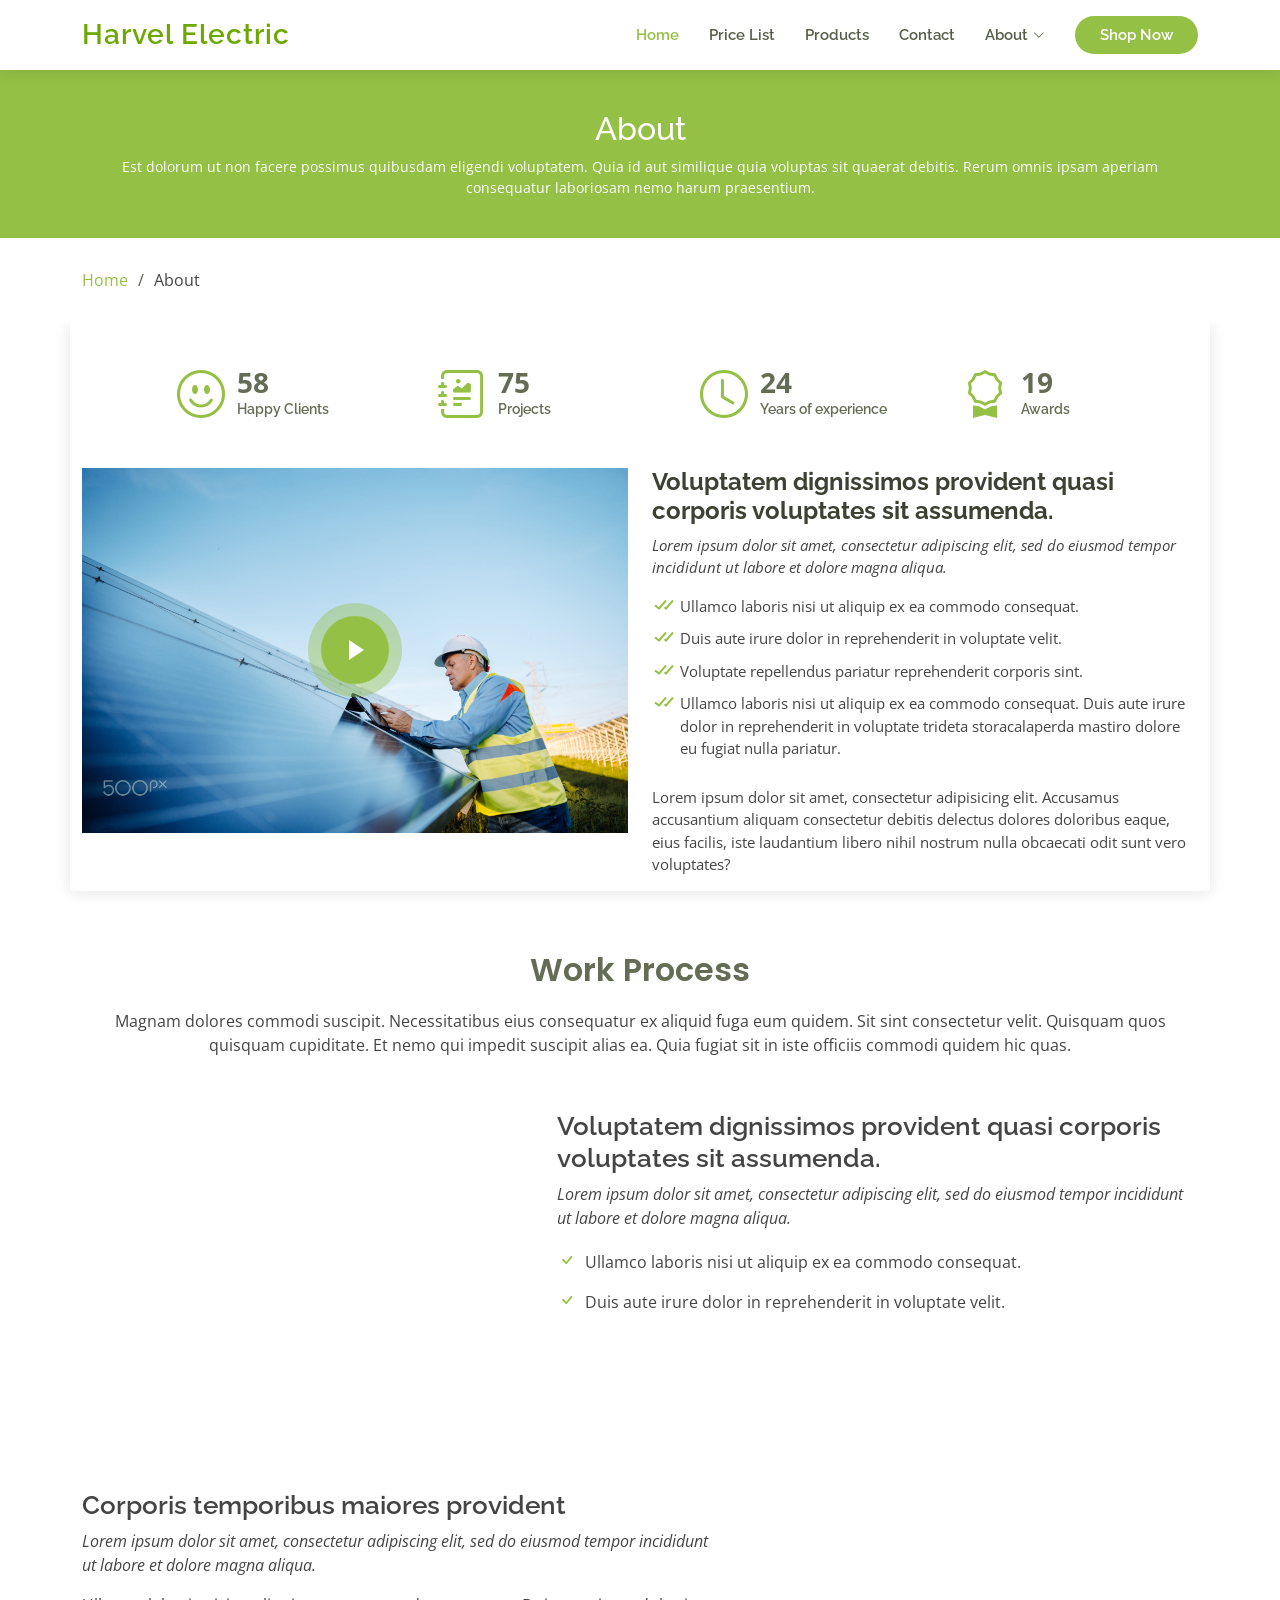
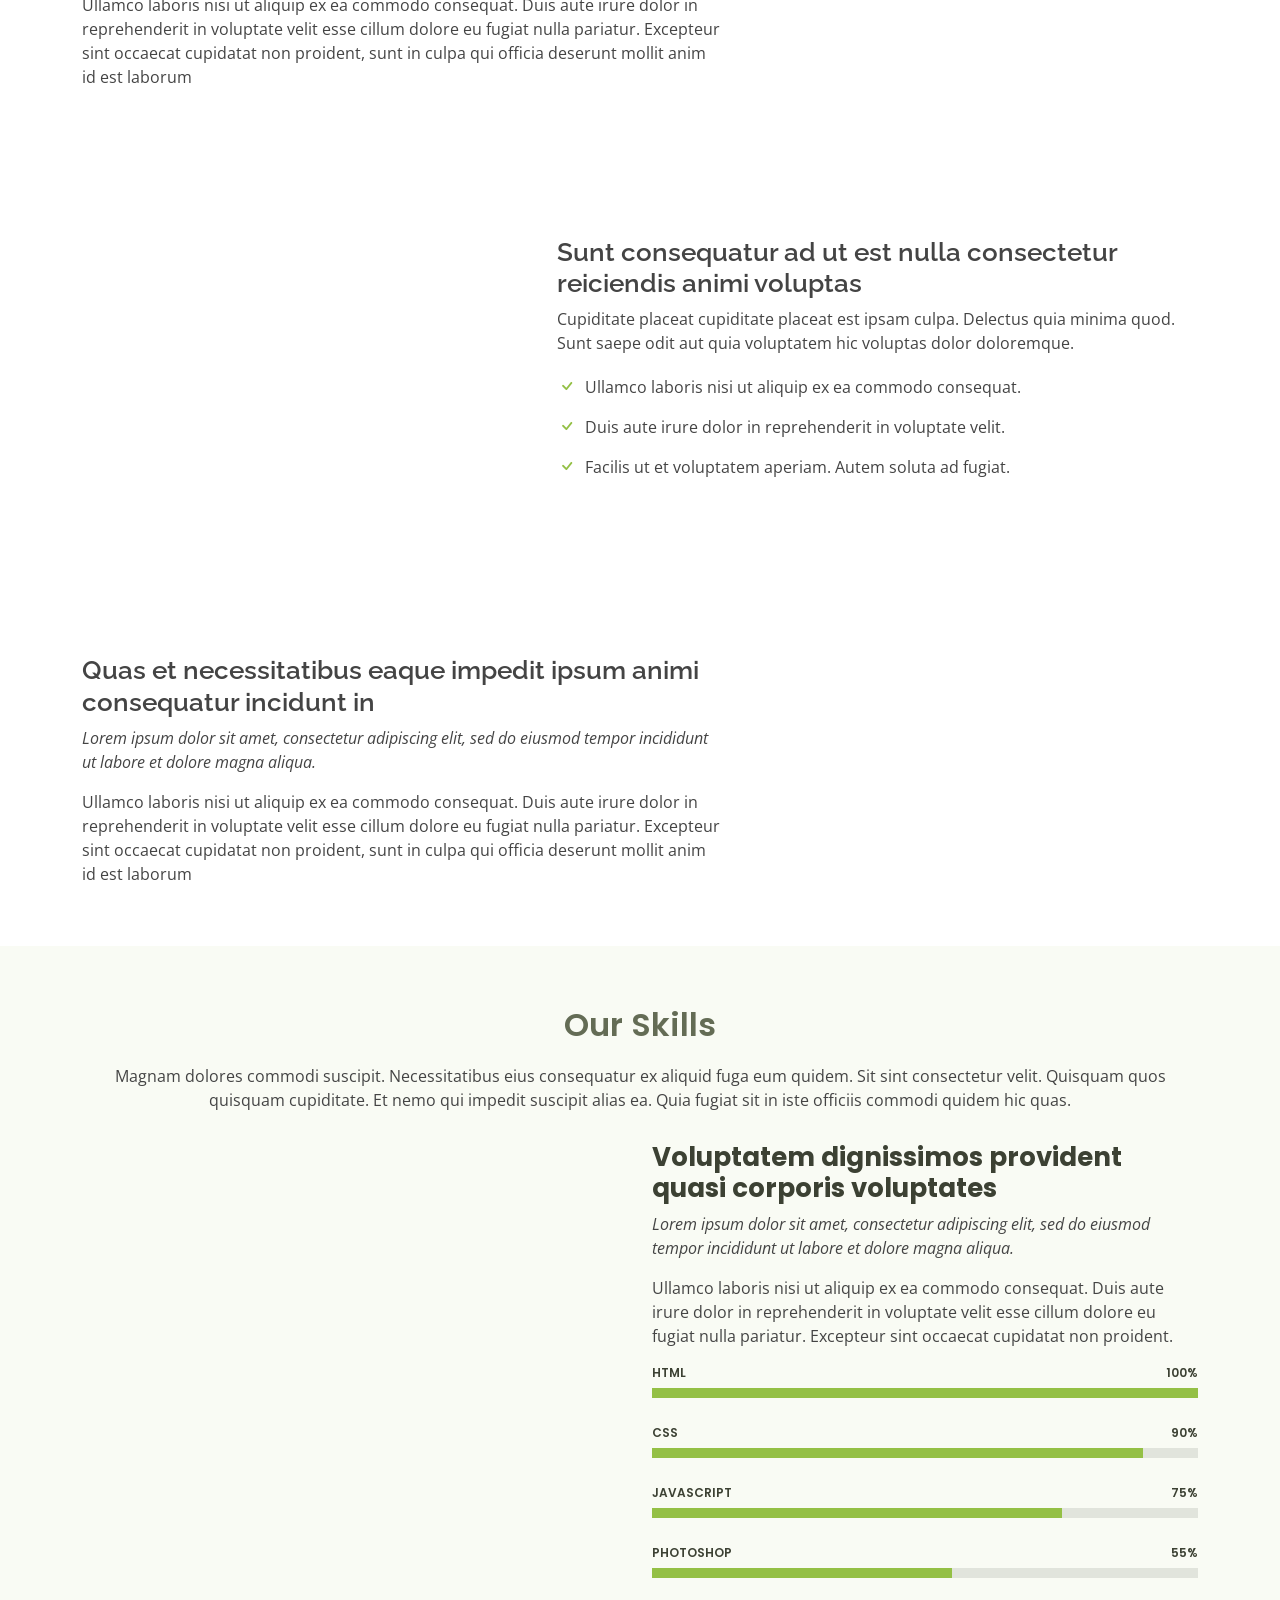
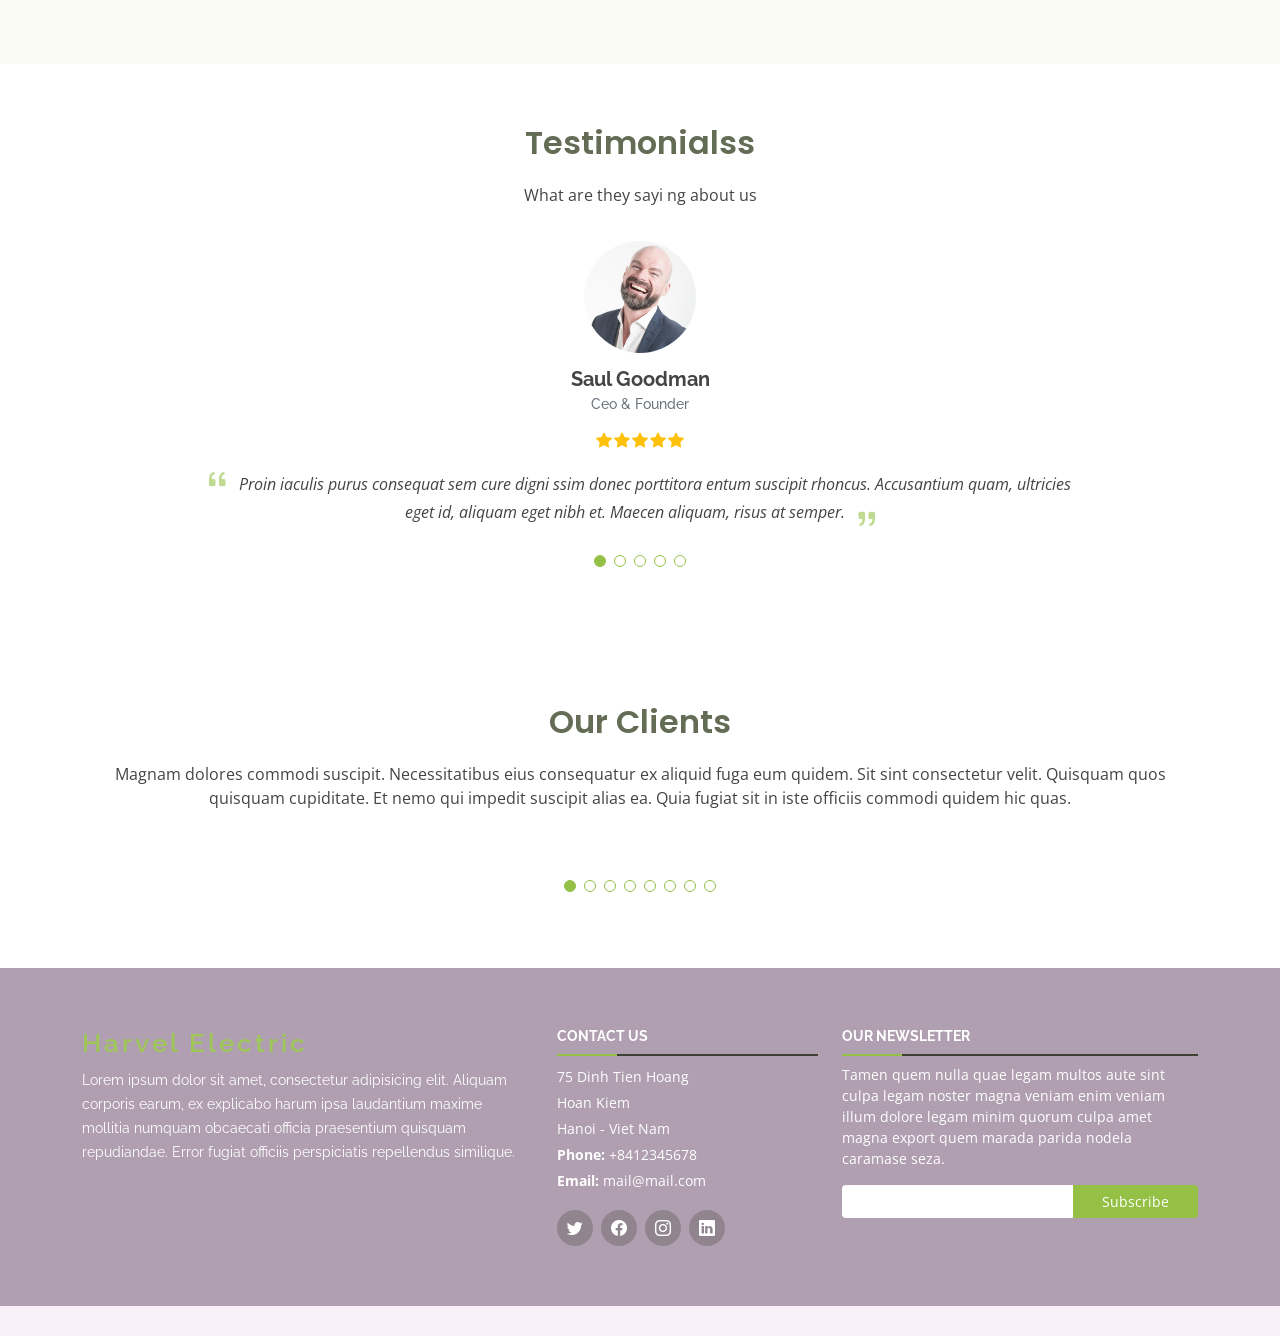
==== about.html @ 8bd45ed9 "public_teamGroup" ====
<!DOCTYPE html>
<html lang="en">

<head>
  <meta charset="utf-8">
  <meta content="width=device-width, initial-scale=1.0" name="viewport">

  <title>Harvel Electric</title>


  <!-- Favicons -->
  <link href="assets/img/favicon.png" rel="icon">
  <link href="assets/img/apple-touch-icon.png" rel="apple-touch-icon">

  <!-- Google Fonts -->
  <link href="https://fonts.googleapis.com/css?family=Open+Sans:300,300i,400,400i,600,600i,700,700i|Raleway:300,300i,400,400i,500,500i,600,600i,700,700i|Poppins:300,300i,400,400i,500,500i,600,600i,700,700i" rel="stylesheet">

  <!-- Vendor CSS Files -->
  <link href="assets/vendor/aos/aos.css" rel="stylesheet">
  <link href="assets/vendor/bootstrap/css/bootstrap.min.css" rel="stylesheet">
  <link href="assets/vendor/bootstrap-icons/bootstrap-icons.css" rel="stylesheet">
  <link href="assets/vendor/boxicons/css/boxicons.min.css" rel="stylesheet">
  <link href="assets/vendor/glightbox/css/glightbox.min.css" rel="stylesheet">
  <link href="assets/vendor/swiper/swiper-bundle.min.css" rel="stylesheet">

  <link href="assets/css/style.css" rel="stylesheet">

</head>

<body>

<!-- ======= Header ======= -->
<header id="header" class="fixed-top d-flex align-items-center">
  <div class="container d-flex align-items-center justify-content-between">

    <div class="logo">
      <h1 class="text-light"><a href="index.html">Harvel Electric</a></h1>
      <!-- <a href="index.html"><img src="assets/img/logo.png" alt="" class="img-fluid"></a>-->
    </div>

    <nav id="navbar" class="navbar">
      <ul>
        <li><a class="active" href="index.html">Home</a></li>
        <li><a href="priceList/priceList.doc">Price List</a></li>
        <li><a href="Products.html">Products</a></li>
        <li><a href="contact.html">Contact</a></li>
        <li class="dropdown"><a href="#"><span>About</span> <i class="bi bi-chevron-down"></i></a>
          <ul>
            <li><a href="about.html">About</a></li>
            <li><a href="team.html">Team</a></li>
          </ul>
        </li>

        <li><a class="getstarted" href="product-filter.html">Shop Now</a></li>
      </ul>
      <i class="bi bi-list mobile-nav-toggle"></i>
    </nav><!-- .navbar -->

  </div>
</header><!-- End Header -->

<main id="main">

  <!-- ======= Breadcrumbs ======= -->
  <section id="breadcrumbs" class="breadcrumbs">
    <div class="breadcrumb-hero">
      <div class="container">
        <div class="breadcrumb-hero">
          <h2>About</h2>
          <p>Est dolorum ut non facere possimus quibusdam eligendi voluptatem. Quia id aut similique quia voluptas sit quaerat debitis. Rerum omnis ipsam aperiam consequatur laboriosam nemo harum praesentium. </p>
        </div>
      </div>
    </div>
    <div class="container">
      <ol>
        <li><a href="index.html">Home</a></li>
        <li>About</li>
      </ol>
    </div>
  </section><!-- End Breadcrumbs -->

  <!-- ======= About Section ======= -->
  <section id="about" class="about">
    <div class="container">

      <div class="row justify-content-end">
        <div class="col-lg-11">
          <div class="row justify-content-end">

            <div class="col-lg-3 col-md-5 col-6 d-md-flex align-items-md-stretch">
              <div class="count-box py-5">
                <i class="bi bi-emoji-smile"></i>
                <span data-purecounter-start="0" data-purecounter-end="65" class="purecounter">0</span>
                <p>Happy Clients</p>
              </div>
            </div>

            <div class="col-lg-3 col-md-5 col-6 d-md-flex align-items-md-stretch">
              <div class="count-box py-5">
                <i class="bi bi-journal-richtext"></i>
                <span data-purecounter-start="0" data-purecounter-end="85" class="purecounter">0</span>
                <p>Projects</p>
              </div>
            </div>

            <div class="col-lg-3 col-md-5 col-6 d-md-flex align-items-md-stretch">
              <div class="count-box pb-5 pt-0 pt-lg-5">
                <i class="bi bi-clock"></i>
                <span data-purecounter-start="0" data-purecounter-end="27" class="purecounter">0</span>
                <p>Years of experience</p>
              </div>
            </div>

            <div class="col-lg-3 col-md-5 col-6 d-md-flex align-items-md-stretch">
              <div class="count-box pb-5 pt-0 pt-lg-5">
                <i class="bi bi-award"></i>
                <span data-purecounter-start="0" data-purecounter-end="22" class="purecounter">0</span>
                <p>Awards</p>
              </div>
            </div>

          </div>
        </div>
      </div>

      <div class="row">

        <div class="col-lg-6 video-box align-self-baseline position-relative">
          <img src="assets/img/about2.jpg" class="img-fluid" alt="">
          <a href="https://www.youtube.com/watch?v=NfOZjsOaqSQ" class="glightbox play-btn mb-4"></a>
        </div>

        <div class="col-lg-6 pt-3 pt-lg-0 content">
          <h3>Voluptatem dignissimos provident quasi corporis voluptates sit assumenda.</h3>
          <p class="fst-italic">
            Lorem ipsum dolor sit amet, consectetur adipiscing elit, sed do eiusmod tempor incididunt ut labore et dolore
            magna aliqua.
          </p>
          <ul>
            <li><i class="bx bx-check-double"></i> Ullamco laboris nisi ut aliquip ex ea commodo consequat.</li>
            <li><i class="bx bx-check-double"></i> Duis aute irure dolor in reprehenderit in voluptate velit.</li>
            <li><i class="bx bx-check-double"></i> Voluptate repellendus pariatur reprehenderit corporis sint.</li>
            <li><i class="bx bx-check-double"></i> Ullamco laboris nisi ut aliquip ex ea commodo consequat. Duis aute irure dolor in reprehenderit in voluptate trideta storacalaperda mastiro dolore eu fugiat nulla pariatur.</li>
          </ul>
          <p>
            Lorem ipsum dolor sit amet, consectetur adipisicing elit. Accusamus accusantium aliquam consectetur debitis delectus dolores doloribus eaque, eius facilis, iste laudantium libero nihil nostrum nulla obcaecati odit sunt vero voluptates?
          </p>
        </div>

      </div>

    </div>
  </section><!-- End About Section -->

  <!-- ======= Work Process Section ======= -->
  <section id="work-process" class="work-process">
    <div class="container">

      <div class="section-title" data-aos="fade-up">
        <h2>Work Process</h2>
        <p>Magnam dolores commodi suscipit. Necessitatibus eius consequatur ex aliquid fuga eum quidem. Sit sint consectetur velit. Quisquam quos quisquam cupiditate. Et nemo qui impedit suscipit alias ea. Quia fugiat sit in iste officiis commodi quidem hic quas.</p>
      </div>

      <div class="row content">
        <div class="col-md-5" data-aos="fade-right">
          <img src="assets/img/work-process-1.png" class="img-fluid" alt="">
        </div>
        <div class="col-md-7 pt-4" data-aos="fade-left">
          <h3>Voluptatem dignissimos provident quasi corporis voluptates sit assumenda.</h3>
          <p class="fst-italic">
            Lorem ipsum dolor sit amet, consectetur adipiscing elit, sed do eiusmod tempor incididunt ut labore et dolore
            magna aliqua.
          </p>
          <ul>
            <li><i class="bi bi-check"></i> Ullamco laboris nisi ut aliquip ex ea commodo consequat.</li>
            <li><i class="bi bi-check"></i> Duis aute irure dolor in reprehenderit in voluptate velit.</li>
          </ul>
        </div>
      </div>

      <div class="row content">
        <div class="col-md-5 order-1 order-md-2" data-aos="fade-left">
          <img src="assets/img/work-process-2.png" class="img-fluid" alt="">
        </div>
        <div class="col-md-7 pt-5 order-2 order-md-1" data-aos="fade-right">
          <h3>Corporis temporibus maiores provident</h3>
          <p class="fst-italic">
            Lorem ipsum dolor sit amet, consectetur adipiscing elit, sed do eiusmod tempor incididunt ut labore et dolore
            magna aliqua.
          </p>
          <p>
            Ullamco laboris nisi ut aliquip ex ea commodo consequat. Duis aute irure dolor in reprehenderit in voluptate
            velit esse cillum dolore eu fugiat nulla pariatur. Excepteur sint occaecat cupidatat non proident, sunt in
            culpa qui officia deserunt mollit anim id est laborum
          </p>
        </div>
      </div>

      <div class="row content">
        <div class="col-md-5" data-aos="fade-right">
          <img src="assets/img/work-process-3.png" class="img-fluid" alt="">
        </div>
        <div class="col-md-7 pt-5" data-aos="fade-left">
          <h3>Sunt consequatur ad ut est nulla consectetur reiciendis animi voluptas</h3>
          <p>Cupiditate placeat cupiditate placeat est ipsam culpa. Delectus quia minima quod. Sunt saepe odit aut quia voluptatem hic voluptas dolor doloremque.</p>
          <ul>
            <li><i class="bi bi-check"></i> Ullamco laboris nisi ut aliquip ex ea commodo consequat.</li>
            <li><i class="bi bi-check"></i> Duis aute irure dolor in reprehenderit in voluptate velit.</li>
            <li><i class="bi bi-check"></i> Facilis ut et voluptatem aperiam. Autem soluta ad fugiat.</li>
          </ul>
        </div>
      </div>

      <div class="row content">
        <div class="col-md-5 order-1 order-md-2" data-aos="fade-left">
          <img src="assets/img/work-process-4.png" class="img-fluid" alt="">
        </div>
        <div class="col-md-7 pt-5 order-2 order-md-1" data-aos="fade-right">
          <h3>Quas et necessitatibus eaque impedit ipsum animi consequatur incidunt in</h3>
          <p class="fst-italic">
            Lorem ipsum dolor sit amet, consectetur adipiscing elit, sed do eiusmod tempor incididunt ut labore et dolore
            magna aliqua.
          </p>
          <p>
            Ullamco laboris nisi ut aliquip ex ea commodo consequat. Duis aute irure dolor in reprehenderit in voluptate
            velit esse cillum dolore eu fugiat nulla pariatur. Excepteur sint occaecat cupidatat non proident, sunt in
            culpa qui officia deserunt mollit anim id est laborum
          </p>
        </div>
      </div>

    </div>
  </section><!-- End Work Process Section -->

  <!-- ======= Our Skills Section ======= -->
  <section id="skills" class="skills section-bg">
    <div class="container">

      <div class="section-title" data-aos="fade-up">
        <h2>Our Skills</h2>
        <p>Magnam dolores commodi suscipit. Necessitatibus eius consequatur ex aliquid fuga eum quidem. Sit sint consectetur velit. Quisquam quos quisquam cupiditate. Et nemo qui impedit suscipit alias ea. Quia fugiat sit in iste officiis commodi quidem hic quas.</p>
      </div>

      <div class="row">
        <div class="col-lg-6" data-aos="fade-right">
          <img src="assets/img/skills-img.jpg" class="img-fluid" alt="">
        </div>
        <div class="col-lg-6 pt-4 pt-lg-0 content" data-aos="fade-left">
          <h3>Voluptatem dignissimos provident quasi corporis voluptates</h3>
          <p class="fst-italic">
            Lorem ipsum dolor sit amet, consectetur adipiscing elit, sed do eiusmod tempor incididunt ut labore et dolore
            magna aliqua.
          </p>
          <p>
            Ullamco laboris nisi ut aliquip ex ea commodo consequat. Duis aute irure dolor in reprehenderit in voluptate
            velit esse cillum dolore eu fugiat nulla pariatur. Excepteur sint occaecat cupidatat non proident.
          </p>

          <div class="skills-content">

            <div class="progress">
              <span class="skill">HTML <i class="val">100%</i></span>
              <div class="progress-bar-wrap">
                <div class="progress-bar" role="progressbar" aria-valuenow="100" aria-valuemin="0" aria-valuemax="100"></div>
              </div>
            </div>

            <div class="progress">
              <span class="skill">CSS <i class="val">90%</i></span>
              <div class="progress-bar-wrap">
                <div class="progress-bar" role="progressbar" aria-valuenow="90" aria-valuemin="0" aria-valuemax="100"></div>
              </div>
            </div>

            <div class="progress">
              <span class="skill">JavaScript <i class="val">75%</i></span>
              <div class="progress-bar-wrap">
                <div class="progress-bar" role="progressbar" aria-valuenow="75" aria-valuemin="0" aria-valuemax="100"></div>
              </div>
            </div>

            <div class="progress">
              <span class="skill">Photoshop <i class="val">55%</i></span>
              <div class="progress-bar-wrap">
                <div class="progress-bar" role="progressbar" aria-valuenow="55" aria-valuemin="0" aria-valuemax="100"></div>
              </div>
            </div>

          </div>

        </div>
      </div>

    </div>
  </section><!-- End Our Skills Section -->

  <section id="testimonials" class="testimonials">
    <div class="container">

      <div class="section-title">
        <h2>Testimonialss</h2>
        <p>What are they sayi ng about us</p>
      </div>

      <div class="slides-1 swiper" data-aos="fade-up">
        <div class="swiper-wrapper">

          <div class="swiper-slide">
            <div class="testimonial-item">
              <img src="assets/img/testimonials/testimonials-1.jpg" class="testimonial-img" alt="">
              <h3>Saul Goodman</h3>
              <h4>Ceo &amp; Founder</h4>
              <div class="stars">
                <i class="bi bi-star-fill"></i><i class="bi bi-star-fill"></i><i class="bi bi-star-fill"></i><i class="bi bi-star-fill"></i><i class="bi bi-star-fill"></i>
              </div>
              <p>
                <i class="bi bi-quote quote-icon-left"></i>
                Proin iaculis purus consequat sem cure digni ssim donec porttitora entum suscipit rhoncus. Accusantium quam, ultricies eget id, aliquam eget nibh et. Maecen aliquam, risus at semper.
                <i class="bi bi-quote quote-icon-right"></i>
              </p>
            </div>
          </div><!-- End testimonial item -->

          <div class="swiper-slide">
            <div class="testimonial-item">
              <img src="assets/img/testimonials/testimonials-2.jpg" class="testimonial-img" alt="">
              <h3>Sara Wilsson</h3>
              <h4>Designer</h4>
              <div class="stars">
                <i class="bi bi-star-fill"></i><i class="bi bi-star-fill"></i><i class="bi bi-star-fill"></i><i class="bi bi-star-fill"></i><i class="bi bi-star-fill"></i>
              </div>
              <p>
                <i class="bi bi-quote quote-icon-left"></i>
                Export tempor illum tamen malis malis eram quae irure esse labore quem cillum quid cillum eram malis quorum velit fore eram velit sunt aliqua noster fugiat irure amet legam anim culpa.
                <i class="bi bi-quote quote-icon-right"></i>
              </p>
            </div>
          </div><!-- End testimonial item -->

          <div class="swiper-slide">
            <div class="testimonial-item">
              <img src="assets/img/testimonials/testimonials-3.jpg" class="testimonial-img" alt="">
              <h3>Jena Karlis</h3>
              <h4>Store Owner</h4>
              <div class="stars">
                <i class="bi bi-star-fill"></i><i class="bi bi-star-fill"></i><i class="bi bi-star-fill"></i><i class="bi bi-star-fill"></i><i class="bi bi-star-fill"></i>
              </div>
              <p>
                <i class="bi bi-quote quote-icon-left"></i>
                Enim nisi quem export duis labore cillum quae magna enim sint quorum nulla quem veniam duis minim tempor labore quem eram duis noster aute amet eram fore quis sint minim.
                <i class="bi bi-quote quote-icon-right"></i>
              </p>
            </div>
          </div><!-- End testimonial item -->

          <div class="swiper-slide">
            <div class="testimonial-item">
              <img src="assets/img/testimonials/testimonials-4.jpg" class="testimonial-img" alt="">
              <h3>Matt Brandon</h3>
              <h4>Freelancer</h4>
              <div class="stars">
                <i class="bi bi-star-fill"></i><i class="bi bi-star-fill"></i><i class="bi bi-star-fill"></i><i class="bi bi-star-fill"></i><i class="bi bi-star-fill"></i>
              </div>
              <p>
                <i class="bi bi-quote quote-icon-left"></i>
                Fugiat enim eram quae cillum dolore dolor amet nulla culpa multos export minim fugiat minim velit minim dolor enim duis veniam ipsum anim magna sunt elit fore quem dolore labore illum veniam.
                <i class="bi bi-quote quote-icon-right"></i>
              </p>
            </div>
          </div><!-- End testimonial item -->

          <div class="swiper-slide">
            <div class="testimonial-item">
              <img src="assets/img/testimonials/testimonials-5.jpg" class="testimonial-img" alt="">
              <h3>John Larson</h3>
              <h4>Entrepreneur</h4>
              <div class="stars">
                <i class="bi bi-star-fill"></i><i class="bi bi-star-fill"></i><i class="bi bi-star-fill"></i><i class="bi bi-star-fill"></i><i class="bi bi-star-fill"></i>
              </div>
              <p>
                <i class="bi bi-quote quote-icon-left"></i>
                Quis quorum aliqua sint quem legam fore sunt eram irure aliqua veniam tempor noster veniam enim culpa labore duis sunt culpa nulla illum cillum fugiat legam esse veniam culpa fore nisi cillum quid.
                <i class="bi bi-quote quote-icon-right"></i>
              </p>
            </div>
          </div><!-- End testimonial item -->

        </div>
        <div class="swiper-pagination"></div>
      </div>

    </div>
  </section>

  <!-- ======= Our Clients Section ======= -->
  <section id="clients" class="clients">
    <div class="container" data-aos="fade-up">

      <div class="section-title">
        <h2>Our Clients</h2>
        <p>Magnam dolores commodi suscipit. Necessitatibus eius consequatur ex aliquid fuga eum quidem. Sit sint consectetur velit. Quisquam quos quisquam cupiditate. Et nemo qui impedit suscipit alias ea. Quia fugiat sit in iste officiis commodi quidem hic quas.</p>
      </div>

      <div class="clients-slider swiper">
        <div class="swiper-wrapper align-items-center">
          <div class="swiper-slide"><img src="assets/img/clients/client-1.png" class="img-fluid" alt=""></div>
          <div class="swiper-slide"><img src="assets/img/clients/client-2.png" class="img-fluid" alt=""></div>
          <div class="swiper-slide"><img src="assets/img/clients/client-3.png" class="img-fluid" alt=""></div>
          <div class="swiper-slide"><img src="assets/img/clients/client-4.png" class="img-fluid" alt=""></div>
          <div class="swiper-slide"><img src="assets/img/clients/client-5.png" class="img-fluid" alt=""></div>
          <div class="swiper-slide"><img src="assets/img/clients/client-6.png" class="img-fluid" alt=""></div>
          <div class="swiper-slide"><img src="assets/img/clients/client-7.png" class="img-fluid" alt=""></div>
          <div class="swiper-slide"><img src="assets/img/clients/client-8.png" class="img-fluid" alt=""></div>
        </div>
        <div class="swiper-pagination"></div>
      </div>

    </div>
  </section><!-- End Our Clients Section -->

</main><!-- End #main -->

<!-- ======= Footer ======= -->
<footer id="footer">
  <div class="footer-top">
    <div class="container">
      <div class="row">

        <div class="col-lg-5 col-md-6 footer-info">
          <h3>Harvel Electric</h3>
          <p>Lorem ipsum dolor sit amet, consectetur adipisicing elit. Aliquam corporis earum, ex explicabo harum ipsa laudantium maxime mollitia numquam obcaecati officia praesentium quisquam repudiandae. Error fugiat officiis perspiciatis repellendus similique.</p>
        </div>
        <div class="col-lg-3 col-md-6 footer-contact">
          <h4>Contact Us</h4>
          <p>
            75 Dinh Tien Hoang<br>
            Hoan Kiem<br>
            Hanoi - Viet Nam <br>
            <strong>Phone:</strong> +8412345678<br>
            <strong>Email:</strong> mail@mail.com<br>
          </p>

          <div class="social-links">
            <a href="#" class="twitter"><i class="bi bi-twitter"></i></a>
            <a href="#" class="facebook"><i class="bi bi-facebook"></i></a>
            <a href="#" class="instagram"><i class="bi bi-instagram"></i></a>
            <a href="#" class="linkedin"><i class="bi bi-linkedin"></i></a>
          </div>

        </div>

        <div class="col-lg-4 col-md-6 footer-newsletter">
          <h4>Our Newsletter</h4>
          <p>Tamen quem nulla quae legam multos aute sint culpa legam noster magna veniam enim veniam illum dolore legam minim quorum culpa amet magna export quem marada parida nodela caramase seza.</p>
          <form action="" method="post">
            <input type="email" name="email"><input type="submit" value="Subscribe">
          </form>
        </div>

      </div>
    </div>
  </div>

</footer><!-- End Footer -->

<a href="#" class="back-to-top d-flex align-items-center justify-content-center"><i class="bi bi-arrow-up-short"></i></a>



<!-- Vendor JS Files -->
<script src="assets/vendor/purecounter/purecounter_vanilla.js"></script>
<script src="assets/vendor/aos/aos.js"></script>
<script src="assets/vendor/bootstrap/js/bootstrap.bundle.min.js"></script>
<script src="assets/vendor/glightbox/js/glightbox.min.js"></script>
<script src="assets/vendor/isotope-layout/isotope.pkgd.min.js"></script>
<script src="assets/vendor/swiper/swiper-bundle.min.js"></script>
<script src="assets/vendor/waypoints/noframework.waypoints.js"></script>
<script src="assets/vendor/php-email-form/validate.js"></script>

<script src="assets/js/main.js"></script>

</body>
</html>
---- assets/css/style.css ----
body {
  font-family: "Open Sans", sans-serif;
  color: #444444;
}

a {
  color: #94c045;
  text-decoration: none;
}

a:hover {
  color: #aacd6b;
  text-decoration: none;
}

h1,
h2,
h3,
h4,
h5,
h6 {
  font-family: "Raleway", sans-serif;
}

#main {
  margin-top: 70px;
  z-index: 3;
  position: relative;
}


.back-to-top {
  position: fixed;
  visibility: hidden;
  opacity: 0;
  right: 15px;
  bottom: 15px;
  z-index: 996;
  background: #94c045;
  width: 40px;
  height: 40px;
  border-radius: 4px;
  transition: all 0.4s;
}

.back-to-top i {
  font-size: 28px;
  color: #fff;
  line-height: 0;
}

.back-to-top:hover {
  background: #a6ca63;
  color: #fff;
}

.back-to-top.active {
  visibility: visible;
  opacity: 1;
}


@media screen and (max-width: 768px) {
  [data-aos-delay] {
    transition-delay: 0 !important;
  }
}


#header {
  height: 70px;
  z-index: 997;
  transition: all 0.5s ease-in-out;
  background: #fff;
  box-shadow: 0px 2px 15px rgba(0, 0, 0, 0.1);
}

#header .logo h1 {
  font-size: 28px;
  margin: 0;
  line-height: 0;
  font-weight: 600;
  letter-spacing: 1px;
}

#header .logo h1 a,
#header .logo h1 a:hover {
  color: #6ca800;
  text-decoration: none;
}

#header .logo img {
  padding: 0;
  margin: 0;
  max-height: 40px;
}



.navbar {
  padding: 0;
}

.navbar ul {
  margin: 0;
  padding: 0;
  display: flex;
  list-style: none;
  align-items: center;
}

.navbar li {
  position: relative;
}

.navbar a,
.navbar a:focus {
  display: flex;
  align-items: center;
  justify-content: space-between;
  padding: 10px 0 10px 30px;
  font-family: "Raleway", sans-serif;
  font-size: 15px;
  font-weight: 600;
  color: #565e49;
  white-space: nowrap;
  transition: 0.3s;
}

.navbar a i,
.navbar a:focus i {
  font-size: 12px;
  line-height: 0;
  margin-left: 5px;
}

.navbar a:hover,
.navbar .active,
.navbar .active:focus,
.navbar li:hover>a {
  color: #94c045;
}

.navbar .getstarted,
.navbar .getstarted:focus {
  background: #94c045;
  padding: 8px 25px;
  margin-left: 30px;
  border-radius: 50px;
  color: #fff;
}

.navbar .getstarted:hover,
.navbar .getstarted:focus:hover {
  color: #fff;
  background: #9fc658;
}

.navbar .dropdown ul {
  display: block;
  position: absolute;
  left: 28px;
  top: calc(100% + 30px);
  margin: 0;
  padding: 10px 0;
  z-index: 99;
  opacity: 0;
  visibility: hidden;
  background: #fff;
  box-shadow: 0px 0px 30px rgba(127, 137, 161, 0.25);
  transition: 0.3s;
}

.navbar .dropdown ul li {
  min-width: 200px;
}

.navbar .dropdown ul a {
  padding: 10px 20px;
  font-size: 15px;
  text-transform: none;
}

.navbar .dropdown ul a i {
  font-size: 12px;
}

.navbar .dropdown ul a:hover,
.navbar .dropdown ul .active:hover,
.navbar .dropdown ul li:hover>a {
  color: #94c045;
}

.navbar .dropdown:hover>ul {
  opacity: 1;
  top: 100%;
  visibility: visible;
}

.navbar .dropdown .dropdown ul {
  top: 0;
  left: calc(100% - 30px);
  visibility: hidden;
}

.navbar .dropdown .dropdown:hover>ul {
  opacity: 1;
  top: 0;
  left: 100%;
  visibility: visible;
}

@media (max-width: 1366px) {
  .navbar .dropdown .dropdown ul {
    left: -90%;
  }

  .navbar .dropdown .dropdown:hover>ul {
    left: -100%;
  }
}


.mobile-nav-toggle {
  color: #3c4133;
  font-size: 28px;
  cursor: pointer;
  display: none;
  line-height: 0;
  transition: 0.5s;
}

.mobile-nav-toggle.bi-x {
  color: #fff;
}

@media (max-width: 991px) {
  .mobile-nav-toggle {
    display: block;
  }

  .navbar ul {
    display: none;
  }
}

.navbar-mobile {
  position: fixed;
  overflow: hidden;
  top: 0;
  right: 0;
  left: 0;
  bottom: 0;
  background: rgba(34, 36, 29, 0.9);
  transition: 0.3s;
  z-index: 999;
}

.navbar-mobile .mobile-nav-toggle {
  position: absolute;
  top: 15px;
  right: 15px;
}

.navbar-mobile ul {
  display: block;
  position: absolute;
  top: 55px;
  right: 15px;
  bottom: 15px;
  left: 15px;
  padding: 10px 0;
  background-color: #fff;
  overflow-y: auto;
  transition: 0.3s;
}

.navbar-mobile a,
.navbar-mobile a:focus {
  padding: 10px 20px;
  font-size: 15px;
  color: #3c4133;
}

.navbar-mobile a:hover,
.navbar-mobile .active,
.navbar-mobile li:hover>a {
  color: #94c045;
}

.navbar-mobile .getstarted,
.navbar-mobile .getstarted:focus {
  margin: 15px;
}

.navbar-mobile .dropdown ul {
  position: static;
  display: none;
  margin: 10px 20px;
  padding: 10px 0;
  z-index: 99;
  opacity: 1;
  visibility: visible;
  background: #fff;
  box-shadow: 0px 0px 30px rgba(127, 137, 161, 0.25);
}

.navbar-mobile .dropdown ul li {
  min-width: 200px;
}

.navbar-mobile .dropdown ul a {
  padding: 10px 20px;
}

.navbar-mobile .dropdown ul a i {
  font-size: 12px;
}

.navbar-mobile .dropdown ul a:hover,
.navbar-mobile .dropdown ul .active:hover,
.navbar-mobile .dropdown ul li:hover>a {
  color: #94c045;
}

.navbar-mobile .dropdown>.dropdown-active {
  display: block;
}


#hero {
  width: 100%;
  height: 75vh;
  background: url("../img/bg.jpg") top center;
  background-size: cover;
  position: relative;
  margin-bottom: -140px;
  z-index: 1;
}

#hero:before {
  content: "";
  background: rgba(60, 65, 51, 0.4);
  position: absolute;
  bottom: 0;
  top: 0;
  left: 0;
  right: 0;
}

#hero .hero-container {
  position: absolute;
  bottom: 0;
  top: 0;
  left: 0;
  right: 0;
  display: flex;
  justify-content: center;
  align-items: center;
  flex-direction: column;
  text-align: center;
}

#hero h1 {
  margin: 0 0 10px 0;
  font-size: 48px;
  font-weight: 700;
  line-height: 56px;
  color: #fff;
}

#hero h2 {
  color: #eee;
  margin-bottom: 50px;
  font-size: 24px;
}

#hero .btn-get-started {
  font-family: "Raleway", sans-serif;
  font-weight: 600;
  font-size: 13px;
  letter-spacing: 1px;
  display: inline-block;
  padding: 8px 28px;
  border-radius: 50px;
  transition: 0.5s;
  margin: 10px;
  border: 2px solid #94c045;
  text-transform: uppercase;
  color: #fff;
}

#hero .btn-get-started:hover {
  background: #94c045;
}

@media (min-width: 1024px) {
  #hero {
    background-attachment: fixed;
  }
}

@media (max-width: 768px) {
  #hero {
    height: 100vh;
  }

  #hero h1 {
    font-size: 28px;
    line-height: 36px;
  }

  #hero h2 {
    font-size: 18px;
    line-height: 24px;
    margin-bottom: 30px;
  }

  #hero .hero-container {
    padding: 0 15px;
  }
}

@media (max-height: 500px) {
  #hero {
    height: 120vh;
  }
}


section {
  padding-bottom: 60px;
  overflow: hidden;
}

.section-bg {
  background-color: #f9fbf4;
}

.section-title {
  text-align: center;
  padding-bottom: 30px;
}

.section-title h2 {
  font-size: 32px;
  font-weight: 600;
  margin-bottom: 20px;
  padding-bottom: 0;
  font-family: "Poppins", sans-serif;
  color: #646c55;
}

.section-title p {
  margin-bottom: 0;
}


.breadcrumbs {
  padding: 0;
}

.breadcrumbs .breadcrumb-hero {
  text-align: center;
  background: #94c045;
  padding: 20px 0;
  color: #fff;
}

.breadcrumbs .breadcrumb-hero h2 {
  font-size: 32px;
  font-weight: 500;
}

.breadcrumbs .breadcrumb-hero p {
  font-size: 14px;
  margin-bottom: 0;
}

.breadcrumbs ol {
  display: flex;
  flex-wrap: wrap;
  list-style: none;
  padding: 0;
  margin: 30px 0;
}

.breadcrumbs ol li+li {
  padding-left: 10px;
}

.breadcrumbs ol li+li::before {
  display: inline-block;
  padding-right: 10px;
  color: #565e49;
  content: "/";
}


.about .container {
  box-shadow: 0px 2px 15px rgba(0, 0, 0, 0.1);
  padding-bottom: 15px;
  background: #fff;
}

.about .count-box {
  width: 100%;
}

.about .count-box i {
  display: block;
  font-size: 48px;
  color: #94c045;
  float: left;
  line-height: 0;
}

.about .count-box span {
  font-size: 28px;
  line-height: 24px;
  display: block;
  font-weight: 700;
  color: #646c55;
  margin-left: 60px;
}

.about .count-box p {
  padding: 5px 0 0 0;
  margin: 0 0 0 60px;
  font-family: "Raleway", sans-serif;
  font-weight: 600;
  font-size: 14px;
  color: #646c55;
}

.about .count-box a {
  font-weight: 600;
  display: block;
  margin-top: 20px;
  color: #646c55;
  font-size: 15px;
  font-family: "Poppins", sans-serif;
  transition: ease-in-out 0.3s;
}

.about .count-box a:hover {
  color: #8b9578;
}

.about .content {
  font-size: 15px;
}

.about .content h3 {
  font-weight: 700;
  font-size: 24px;
  color: #3c4133;
}

.about .content ul {
  list-style: none;
  padding: 0;
}

.about .content ul li {
  padding-bottom: 10px;
  padding-left: 28px;
  position: relative;
}

.about .content ul i {
  font-size: 24px;
  color: #94c045;
  position: absolute;
  left: 0;
  top: -2px;
}

.about .content p:last-child {
  margin-bottom: 0;
}

.about .play-btn {
  width: 94px;
  height: 94px;
  background: radial-gradient(#94c045 50%, rgba(148, 192, 69, 0.4) 52%);
  border-radius: 50%;
  display: block;
  position: absolute;
  left: calc(50% - 47px);
  top: calc(50% - 47px);
  overflow: hidden;
}

.about .play-btn::after {
  content: "";
  position: absolute;
  left: 50%;
  top: 50%;
  transform: translateX(-40%) translateY(-50%);
  width: 0;
  height: 0;
  border-top: 10px solid transparent;
  border-bottom: 10px solid transparent;
  border-left: 15px solid #fff;
  z-index: 100;
  transition: all 400ms cubic-bezier(0.55, 0.055, 0.675, 0.19);
}

.about .play-btn::before {
  content: "";
  position: absolute;
  width: 120px;
  height: 120px;
  -webkit-animation-delay: 0s;
  animation-delay: 0s;
  -webkit-animation: pulsate-btn 2s;
  animation: pulsate-btn 2s;
  -webkit-animation-direction: forwards;
  animation-direction: forwards;
  -webkit-animation-iteration-count: infinite;
  animation-iteration-count: infinite;
  -webkit-animation-timing-function: steps;
  animation-timing-function: steps;
  opacity: 1;
  border-radius: 50%;
  border: 5px solid rgba(148, 192, 69, 0.7);
  top: -15%;
  left: -15%;
  background: rgba(198, 16, 0, 0);
}

.about .play-btn:hover::after {
  border-left: 15px solid #94c045;
  transform: scale(20);
}

.about .play-btn:hover::before {
  content: "";
  position: absolute;
  left: 50%;
  top: 50%;
  transform: translateX(-40%) translateY(-50%);
  width: 0;
  height: 0;
  border: none;
  border-top: 10px solid transparent;
  border-bottom: 10px solid transparent;
  border-left: 15px solid #fff;
  z-index: 200;
  -webkit-animation: none;
  animation: none;
  border-radius: 0;
}

@-webkit-keyframes pulsate-btn {
  0% {
    transform: scale(0.6, 0.6);
    opacity: 1;
  }

  100% {
    transform: scale(1, 1);
    opacity: 0;
  }
}

@keyframes pulsate-btn {
  0% {
    transform: scale(0.6, 0.6);
    opacity: 1;
  }

  100% {
    transform: scale(1, 1);
    opacity: 0;
  }
}


.cta {
  background: #86b03c;
  padding: 50px 0;
}

.cta h3 {
  color: #fff;
  font-size: 28px;
  font-weight: 700;
}

.cta p {
  color: #fff;
}

.cta .cta-btn {
  font-family: "Raleway", sans-serif;
  font-weight: 500;
  font-size: 15px;
  letter-spacing: 1px;
  display: inline-block;
  padding: 8px 28px;
  border-radius: 25px;
  transition: 0.5s;
  margin-top: 10px;
  border: 2px solid #fff;
  color: #fff;
}

.cta .cta-btn:hover {
  background: #aacd6b;
  border-color: #aacd6b;
}


.services .icon-box {
  padding: 30px;
  position: relative;
  overflow: hidden;
  border-radius: 10px;
  margin: 0 10px 40px 10px;
  background: #fff;
  box-shadow: 0 2px 29px 0 rgba(68, 88, 144, 0.12);
  transition: all 0.3s ease-in-out;
}

.services .icon-box:hover {
  transform: translateY(-5px);
}

.services .icon {
  position: absolute;
  left: -20px;
  top: calc(50% - 30px);
}

.services .icon i {
  font-size: 64px;
  line-height: 1;
  transition: 0.5s;
}

.services .title {
  margin-left: 40px;
  font-weight: 700;
  margin-bottom: 15px;
  font-size: 18px;
}

.services .title a {
  color: #111;
}

.services .icon-box:hover .title a {
  color: #94c045;
}

.services .description {
  font-size: 14px;
  margin-left: 40px;
  line-height: 24px;
  margin-bottom: 0;
}


.work-process .content+.content {
  margin-top: 100px;
}

.work-process .content h3 {
  font-weight: 600;
  font-size: 26px;
}

.work-process .content ul {
  list-style: none;
  padding: 0;
}

.work-process .content ul li {
  padding-bottom: 10px;
}

.work-process .content ul i {
  font-size: 20px;
  padding-right: 4px;
  color: #94c045;
}

.work-process .content p:last-child {
  margin-bottom: 0;
}


.skills {
  padding-top: 60px;
}

.skills .content h3 {
  font-weight: 700;
  font-size: 26px;
  color: #3c4133;
  font-family: "Poppins", sans-serif;
}

.skills .content ul {
  list-style: none;
  padding: 0;
}

.skills .content ul li {
  padding-bottom: 10px;
}

.skills .content ul i {
  font-size: 20px;
  padding-right: 4px;
  color: #94c045;
}

.skills .content p:last-child {
  margin-bottom: 0;
}

.skills .progress {
  height: 60px;
  display: block;
  background: none;
  border-radius: 0;
}

.skills .progress .skill {
  padding: 0;
  margin: 0 0 6px 0;
  text-transform: uppercase;
  display: block;
  font-weight: 600;
  font-family: "Poppins", sans-serif;
  color: #3c4133;
}

.skills .progress .skill .val {
  float: right;
  font-style: normal;
}

.skills .progress-bar-wrap {
  background: #e1e4dc;
}

.skills .progress-bar {
  width: 1px;
  height: 10px;
  transition: 0.9s;
  background-color: #94c045;
}


.testimonials {
  padding-top: 60px;
}

.testimonials .section-header {
  margin-bottom: 40px;
}

.testimonials .testimonials-carousel,
.testimonials .testimonials-slider {
  overflow: hidden;
}

.testimonials .testimonial-item {
  text-align: center;
}

.testimonials .testimonial-item .testimonial-img {
  width: 120px;
  border-radius: 50%;
  border: 4px solid #fff;
  margin: 0 auto;
}

.testimonials .testimonial-item h3 {
  font-size: 20px;
  font-weight: bold;
  margin: 10px 0 5px 0;
  color: #444444;
}

.testimonials .testimonial-item h4 {
  font-size: 14px;
  color: #6c757d;
  margin: 0 0 15px 0;
}

.testimonials .testimonial-item .stars {
  margin-bottom: 15px;
}

.testimonials .testimonial-item .stars i {
  color: #ffc107;
  margin: 0 1px;
}

.testimonials .testimonial-item .quote-icon-left,
.testimonials .testimonial-item .quote-icon-right {
  color: #c0da91;
  font-size: 26px;
  line-height: 0;
}

.testimonials .testimonial-item .quote-icon-left {
  display: inline-block;
  left: -5px;
  position: relative;
}

.testimonials .testimonial-item .quote-icon-right {
  display: inline-block;
  right: -5px;
  position: relative;
  top: 10px;
  transform: scale(-1, -1);
}

.testimonials .testimonial-item p {
  font-style: italic;
  margin: 0 auto 15px auto;
}

.testimonials .swiper-pagination {
  margin-top: 20px;
  position: relative;
}

.testimonials .swiper-pagination .swiper-pagination-bullet {
  width: 12px;
  height: 12px;
  background-color: #fff;
  opacity: 1;
  border: 1px solid #94c045;
}

.testimonials .swiper-pagination .swiper-pagination-bullet-active {
  background-color: #94c045;
}

@media (min-width: 992px) {
  .testimonials .testimonial-item p {
    width: 80%;
  }
}


.clients {
  padding-top: 60px;
}

.clients .swiper-slide img {
  opacity: 0.5;
  transition: 0.3s;
}

.clients .swiper-slide img:hover {
  opacity: 1;
}

.clients .swiper-pagination {
  margin-top: 20px;
  position: relative;
}

.clients .swiper-pagination .swiper-pagination-bullet {
  width: 12px;
  height: 12px;
  background-color: #fff;
  opacity: 1;
  border: 1px solid #94c045;
}

.clients .swiper-pagination .swiper-pagination-bullet-active {
  background-color: #94c045;
}


.features .card {
  border: 0;
  padding: 160px 20px 20px 20px;
  position: relative;
  width: 100%;
  background-size: cover;
  background-repeat: no-repeat;
  background-position: center center;
}

.features .card-body {
  z-index: 10;
  background: rgba(255, 255, 255, 0.9);
  padding: 15px 30px;
  box-shadow: 0px 2px 15px rgba(0, 0, 0, 0.1);
  transition: 0.3s;
  transition: ease-in-out 0.4s;
  border-radius: 5px;
}

.features .card-title {
  font-weight: 700;
  text-align: center;
  margin-bottom: 15px;
}

.features .card-title a {
  color: #3c4133;
}

.features .card-text {
  color: #5e5e5e;
}

.features .read-more a {
  color: #777777;
  text-transform: uppercase;
  font-weight: 600;
  font-size: 12px;
  transition: 0.4s;
}

.features .read-more a:hover {
  text-decoration: underline;
}

.features .card:hover .card-body {
  background: #94c045;
}

.features .card:hover .read-more a,
.features .card:hover .card-title,
.features .card:hover .card-title a,
.features .card:hover .card-text {
  color: #fff;
}


.portfolio .portfolio-item {
  margin-bottom: 30px;
}

.portfolio #portfolio-flters {
  padding: 0;
  margin: 0 auto 20px auto;
  list-style: none;
  text-align: center;
}

.portfolio #portfolio-flters li {
  cursor: pointer;
  display: inline-block;
  padding: 8px 15px 10px 15px;
  font-size: 14px;
  font-weight: 600;
  line-height: 1;
  text-transform: uppercase;
  color: #444444;
  margin-bottom: 5px;
  transition: all 0.3s ease-in-out;
  border-radius: 3px;
}

.portfolio #portfolio-flters li:hover,
.portfolio #portfolio-flters li.filter-active {
  color: #fff;
  background: #94c045;
}

.portfolio #portfolio-flters li:last-child {
  margin-right: 0;
}

.portfolio .portfolio-wrap {
  transition: 0.3s;
  position: relative;
  overflow: hidden;
  z-index: 1;
  background: rgba(60, 65, 51, 0.6);
}

.portfolio .portfolio-wrap::before {
  content: "";
  background: rgba(60, 65, 51, 0.6);
  position: absolute;
  left: 0;
  right: 0;
  top: 0;
  bottom: 0;
  transition: all ease-in-out 0.3s;
  z-index: 2;
  opacity: 0;
}

.portfolio .portfolio-wrap img {
  transition: all ease-in-out 0.3s;
}

.portfolio .portfolio-wrap .portfolio-info {
  opacity: 0;
  position: absolute;
  top: 0;
  left: 0;
  right: 0;
  bottom: 0;
  z-index: 3;
  transition: all ease-in-out 0.3s;
  display: flex;
  flex-direction: column;
  justify-content: flex-end;
  align-items: flex-start;
  padding: 20px;
}

.portfolio .portfolio-wrap .portfolio-info h4 {
  font-size: 20px;
  color: #fff;
  font-weight: 600;
}

.portfolio .portfolio-wrap .portfolio-info p {
  color: rgba(255, 255, 255, 0.7);
  font-size: 14px;
  text-transform: uppercase;
  padding: 0;
  margin: 0;
  font-style: italic;
}

.portfolio .portfolio-wrap .portfolio-links {
  text-align: center;
  z-index: 4;
}

.portfolio .portfolio-wrap .portfolio-links a {
  color: #fff;
  margin: 0 5px 0 0;
  font-size: 28px;
  display: inline-block;
  transition: 0.3s;
}

.portfolio .portfolio-wrap .portfolio-links a:hover {
  color: #c0da91;
}

.portfolio .portfolio-wrap:hover::before {
  opacity: 1;
}

.portfolio .portfolio-wrap:hover img {
  transform: scale(1.2);
}

.portfolio .portfolio-wrap:hover .portfolio-info {
  opacity: 1;
}


.portfolio-details {
  padding-top: 40px;
}

.portfolio-details .portfolio-details-slider img {
  width: 100%;
}

.portfolio-details .portfolio-details-slider .swiper-pagination {
  margin-top: 20px;
  position: relative;
}

.portfolio-details .portfolio-details-slider .swiper-pagination .swiper-pagination-bullet {
  width: 12px;
  height: 12px;
  background-color: #fff;
  opacity: 1;
  border: 1px solid #94c045;
}

.portfolio-details .portfolio-details-slider .swiper-pagination .swiper-pagination-bullet-active {
  background-color: #94c045;
}

.portfolio-details .portfolio-info {
  padding: 30px;
  box-shadow: 0px 0 30px rgba(60, 65, 51, 0.08);
}

.portfolio-details .portfolio-info h3 {
  font-size: 22px;
  font-weight: 700;
  margin-bottom: 20px;
  padding-bottom: 20px;
  border-bottom: 1px solid #eee;
}

.portfolio-details .portfolio-info ul {
  list-style: none;
  padding: 0;
  font-size: 15px;
}

.portfolio-details .portfolio-info ul li+li {
  margin-top: 10px;
}

.portfolio-details .portfolio-description {
  padding-top: 30px;
}

.portfolio-details .portfolio-description h2 {
  font-size: 26px;
  font-weight: 700;
  margin-bottom: 20px;
}

.portfolio-details .portfolio-description p {
  padding: 0;
}


.pricing .box {
  padding: 20px;
  background: #fff;
  text-align: center;
  box-shadow: 0px 0px 4px rgba(0, 0, 0, 0.12);
  border-radius: 5px;
  position: relative;
  overflow: hidden;
}

.pricing h3 {
  font-weight: 400;
  margin: -20px -20px 20px -20px;
  padding: 20px 15px;
  font-size: 16px;
  font-weight: 600;
  color: #777777;
  background: #f8f8f8;
}

.pricing h4 {
  font-size: 36px;
  color: #94c045;
  font-weight: 600;
  font-family: "Poppins", sans-serif;
  margin-bottom: 20px;
}

.pricing h4 sup {
  font-size: 20px;
  top: -15px;
  left: -3px;
}

.pricing h4 span {
  color: #bababa;
  font-size: 16px;
  font-weight: 300;
}

.pricing ul {
  padding: 0;
  list-style: none;
  color: #444444;
  text-align: center;
  line-height: 20px;
  font-size: 14px;
}

.pricing ul li {
  padding-bottom: 16px;
}

.pricing ul i {
  color: #94c045;
  font-size: 18px;
  padding-right: 4px;
}

.pricing ul .na {
  color: #ccc;
  text-decoration: line-through;
}

.pricing .btn-wrap {
  margin: 20px -20px -20px -20px;
  padding: 20px 15px;
  background: #f8f8f8;
  text-align: center;
}

.pricing .btn-buy {
  background: #94c045;
  display: inline-block;
  padding: 6px 35px 8px 35px;
  border-radius: 4px;
  color: #fff;
  transition: none;
  font-size: 14px;
  font-weight: 400;
  font-family: "Raleway", sans-serif;
  font-weight: 600;
  box-shadow: 0 3px 7px rgba(148, 192, 69, 0.4);
  transition: 0.3s;
}

.pricing .btn-buy:hover {
  background: #aacd6b;
}

.pricing .featured h3 {
  color: #fff;
  background: #94c045;
  box-shadow: 0 3px 7px rgba(148, 192, 69, 0.4);
}

.pricing .advanced {
  width: 200px;
  position: absolute;
  top: 18px;
  right: -68px;
  transform: rotate(45deg);
  z-index: 1;
  font-size: 14px;
  padding: 1px 0 3px 0;
  background: #94c045;
  color: #fff;
}


.faq {
  padding-top: 60px;
}

.faq .faq-item {
  margin: 20px 0;
  padding: 20px 0;
  border-bottom: 1px solid #dee1d9;
}

.faq .faq-item i {
  color: #bcc2b1;
  font-size: 20px;
  float: left;
  line-height: 0;
  padding: 13px 0 0 0;
  margin: 0;
}

.faq .faq-item h4 {
  font-size: 16px;
  line-height: 26px;
  font-weight: 500;
  margin: 0 0 10px 28px;
  font-family: "Poppins", sans-serif;
}

.faq .faq-item p {
  font-size: 15px;
}


.contact .info {
  width: 100%;
  background: #fff;
}

.contact .info i {
  font-size: 20px;
  color: #94c045;
  float: left;
  width: 44px;
  height: 44px;
  background: #f0f6e5;
  display: flex;
  justify-content: center;
  align-items: center;
  border-radius: 50px;
  transition: all 0.3s ease-in-out;
}

.contact .info h4 {
  padding: 0 0 0 60px;
  font-size: 22px;
  font-weight: 600;
  margin-bottom: 5px;
  color: #3c4133;
}

.contact .info p {
  padding: 0 0 0 60px;
  margin-bottom: 0;
  font-size: 14px;
  color: #717a60;
}

.contact .info .email,
.contact .info .phone {
  margin-top: 40px;
}

.contact .info .email:hover i,
.contact .info .address:hover i,
.contact .info .phone:hover i {
  background: #94c045;
  color: #fff;
}

.contact .php-email-form {
  width: 100%;
  background: #fff;
}

.contact .php-email-form .form-group {
  padding-bottom: 8px;
}

.contact .php-email-form .error-message {
  display: none;
  color: #fff;
  background: #ed3c0d;
  text-align: left;
  padding: 15px;
  font-weight: 600;
}

.contact .php-email-form .error-message br+br {
  margin-top: 25px;
}

.contact .php-email-form .sent-message {
  display: none;
  color: #fff;
  background: #18d26e;
  text-align: center;
  padding: 15px;
  font-weight: 600;
}

.contact .php-email-form .loading {
  display: none;
  background: #fff;
  text-align: center;
  padding: 15px;
}

.contact .php-email-form .loading:before {
  content: "";
  display: inline-block;
  border-radius: 50%;
  width: 24px;
  height: 24px;
  margin: 0 10px -6px 0;
  border: 3px solid #18d26e;
  border-top-color: #eee;
  -webkit-animation: animate-loading 1s linear infinite;
  animation: animate-loading 1s linear infinite;
}

.contact .php-email-form input,
.contact .php-email-form textarea {
  border-radius: 0;
  box-shadow: none;
  font-size: 14px;
}

.contact .php-email-form input {
  height: 44px;
}

.contact .php-email-form textarea {
  padding: 10px 12px;
}

.contact .php-email-form button[type=submit] {
  background: #94c045;
  border: 0;
  padding: 10px 24px;
  color: #fff;
  transition: 0.4s;
  border-radius: 50px;
}

.contact .php-email-form button[type=submit]:hover {
  background: #aacd6b;
}

@-webkit-keyframes animate-loading {
  0% {
    transform: rotate(0deg);
  }

  100% {
    transform: rotate(360deg);
  }
}

@keyframes animate-loading {
  0% {
    transform: rotate(0deg);
  }

  100% {
    transform: rotate(360deg);
  }
}


.team {
  background: #fff;
}

.team .member {
  margin-bottom: 20px;
  overflow: hidden;
}

.team .member .member-img {
  position: relative;
  overflow: hidden;
}

.team .member .social {
  position: absolute;
  left: 0;
  bottom: -40px;
  right: 0;
  height: 40px;
  opacity: 0;
  transition: bottom ease-in-out 0.4s;
  background: rgba(148, 192, 69, 0.8);
  display: flex;
  align-items: center;
  justify-content: center;
}

.team .member .social a {
  transition: color 0.3s;
  color: #fff;
  margin: 0 10px;
  display: inline-flex;
  align-items: center;
  justify-content: center;
}

.team .member .social a:hover {
  color: #94c045;
}

.team .member .social i {
  font-size: 18px;
  line-height: 0;
}

.team .member .member-info h4 {
  font-weight: 700;
  margin: 15px 0 5px 0;
  font-size: 18px;
}

.team .member .member-info span {
  display: block;
  font-size: 13px;
  text-transform: uppercase;
  font-weight: 400;
  margin-bottom: 15px;
  color: #94c045;
}

.team .member .member-info p {
  font-style: italic;
  font-size: 14px;
  line-height: 26px;
  color: #777777;
}

.team .member:hover .social {
  bottom: 0;
  opacity: 1;
  transition: bottom ease-in-out 0.4s;
}


.blog {
  padding: 0 0 40px 0;
}

.blog .entry {
  padding: 30px;
  margin-bottom: 60px;
  box-shadow: 0 4px 16px rgba(0, 0, 0, 0.1);
}

.blog .entry .entry-img {
  max-height: 440px;
  margin: -30px -30px 20px -30px;
  overflow: hidden;
}

.blog .entry .entry-title {
  font-size: 28px;
  font-weight: bold;
  padding: 0;
  margin: 0 0 20px 0;
}

.blog .entry .entry-title a {
  color: #3c4133;
  transition: 0.3s;
}

.blog .entry .entry-title a:hover {
  color: #94c045;
}

.blog .entry .entry-meta {
  margin-bottom: 15px;
  color: #a3ab95;
}

.blog .entry .entry-meta ul {
  display: flex;
  flex-wrap: wrap;
  list-style: none;
  align-items: center;
  padding: 0;
  margin: 0;
}

.blog .entry .entry-meta ul li+li {
  padding-left: 20px;
}

.blog .entry .entry-meta i {
  font-size: 16px;
  margin-right: 8px;
  line-height: 0;
}

.blog .entry .entry-meta a {
  color: #777777;
  font-size: 14px;
  display: inline-block;
  line-height: 1;
}

.blog .entry .entry-content p {
  line-height: 24px;
}

.blog .entry .entry-content .read-more {
  -moz-text-align-last: right;
  text-align-last: right;
}

.blog .entry .entry-content .read-more a {
  display: inline-block;
  background: #94c045;
  color: #fff;
  padding: 6px 20px;
  transition: 0.3s;
  font-size: 14px;
  border-radius: 4px;
}

.blog .entry .entry-content .read-more a:hover {
  background: #9fc658;
}

.blog .entry .entry-content h3 {
  font-size: 22px;
  margin-top: 30px;
  font-weight: bold;
}

.blog .entry .entry-content blockquote {
  overflow: hidden;
  background-color: #fafafa;
  padding: 60px;
  position: relative;
  text-align: center;
  margin: 20px 0;
}

.blog .entry .entry-content blockquote p {
  color: #444444;
  line-height: 1.6;
  margin-bottom: 0;
  font-style: italic;
  font-weight: 500;
  font-size: 22px;
}

.blog .entry .entry-content blockquote::after {
  content: "";
  position: absolute;
  left: 0;
  top: 0;
  bottom: 0;
  width: 3px;
  background-color: #3c4133;
  margin-top: 20px;
  margin-bottom: 20px;
}

.blog .entry .entry-footer {
  padding-top: 10px;
  border-top: 1px solid #e6e6e6;
}

.blog .entry .entry-footer i {
  color: #8b9578;
  display: inline;
}

.blog .entry .entry-footer a {
  color: #494f3e;
  transition: 0.3s;
}

.blog .entry .entry-footer a:hover {
  color: #94c045;
}

.blog .entry .entry-footer .cats {
  list-style: none;
  display: inline;
  padding: 0 20px 0 0;
  font-size: 14px;
}

.blog .entry .entry-footer .cats li {
  display: inline-block;
}

.blog .entry .entry-footer .tags {
  list-style: none;
  display: inline;
  padding: 0;
  font-size: 14px;
}

.blog .entry .entry-footer .tags li {
  display: inline-block;
}

.blog .entry .entry-footer .tags li+li::before {
  padding-right: 6px;
  color: #6c757d;
  content: ",";
}

.blog .entry .entry-footer .share {
  font-size: 16px;
}

.blog .entry .entry-footer .share i {
  padding-left: 5px;
}

.blog .entry-single {
  margin-bottom: 30px;
}

.blog .blog-author {
  padding: 20px;
  margin-bottom: 30px;
  box-shadow: 0 4px 16px rgba(0, 0, 0, 0.1);
}

.blog .blog-author img {
  width: 120px;
  margin-right: 20px;
}

.blog .blog-author h4 {
  font-weight: 600;
  font-size: 22px;
  margin-bottom: 0px;
  padding: 0;
  color: #3c4133;
}

.blog .blog-author .social-links {
  margin: 0 10px 10px 0;
}

.blog .blog-author .social-links a {
  color: rgba(60, 65, 51, 0.5);
  margin-right: 5px;
}

.blog .blog-author p {
  font-style: italic;
  color: #b7b7b7;
}

.blog .blog-comments {
  margin-bottom: 30px;
}

.blog .blog-comments .comments-count {
  font-weight: bold;
}

.blog .blog-comments .comment {
  margin-top: 30px;
  position: relative;
}

.blog .blog-comments .comment .comment-img {
  margin-right: 14px;
}

.blog .blog-comments .comment .comment-img img {
  width: 60px;
}

.blog .blog-comments .comment h5 {
  font-size: 16px;
  margin-bottom: 2px;
}

.blog .blog-comments .comment h5 a {
  font-weight: bold;
  color: #444444;
  transition: 0.3s;
}

.blog .blog-comments .comment h5 a:hover {
  color: #94c045;
}

.blog .blog-comments .comment h5 .reply {
  padding-left: 10px;
  color: #3c4133;
}

.blog .blog-comments .comment h5 .reply i {
  font-size: 20px;
}

.blog .blog-comments .comment time {
  display: block;
  font-size: 14px;
  color: #565e49;
  margin-bottom: 5px;
}

.blog .blog-comments .comment.comment-reply {
  padding-left: 40px;
}

.blog .blog-comments .reply-form {
  margin-top: 30px;
  padding: 30px;
  box-shadow: 0 4px 16px rgba(0, 0, 0, 0.1);
}

.blog .blog-comments .reply-form h4 {
  font-weight: bold;
  font-size: 22px;
}

.blog .blog-comments .reply-form p {
  font-size: 14px;
}

.blog .blog-comments .reply-form input {
  border-radius: 4px;
  padding: 10px 10px;
  font-size: 14px;
}

.blog .blog-comments .reply-form input:focus {
  box-shadow: none;
  border-color: #c0da91;
}

.blog .blog-comments .reply-form textarea {
  border-radius: 4px;
  padding: 10px 10px;
  font-size: 14px;
}

.blog .blog-comments .reply-form textarea:focus {
  box-shadow: none;
  border-color: #c0da91;
}

.blog .blog-comments .reply-form .form-group {
  margin-bottom: 25px;
}

.blog .blog-comments .reply-form .btn-primary {
  border-radius: 4px;
  padding: 10px 20px;
  border: 0;
  background-color: #3c4133;
}

.blog .blog-comments .reply-form .btn-primary:hover {
  background-color: #494f3e;
}

.blog .blog-pagination {
  color: #717a60;
}

.blog .blog-pagination ul {
  display: flex;
  padding: 0;
  margin: 0;
  list-style: none;
}

.blog .blog-pagination li {
  margin: 0 5px;
  transition: 0.3s;
}

.blog .blog-pagination li a {
  color: #3c4133;
  padding: 7px 16px;
  display: flex;
  align-items: center;
  justify-content: center;
}

.blog .blog-pagination li.active,
.blog .blog-pagination li:hover {
  background: #94c045;
}

.blog .blog-pagination li.active a,
.blog .blog-pagination li:hover a {
  color: #fff;
}

.blog .sidebar {
  padding: 30px;
  margin: 0 0 60px 20px;
  box-shadow: 0 4px 16px rgba(0, 0, 0, 0.1);
}

.blog .sidebar .sidebar-title {
  font-size: 20px;
  font-weight: 700;
  padding: 0 0 0 0;
  margin: 0 0 15px 0;
  color: #3c4133;
  position: relative;
}

.blog .sidebar .sidebar-item {
  margin-bottom: 30px;
}

.blog .sidebar .search-form form {
  background: #fff;
  border: 1px solid #ddd;
  padding: 3px 10px;
  position: relative;
}

.blog .sidebar .search-form form input[type=text] {
  border: 0;
  padding: 4px;
  border-radius: 4px;
  width: calc(100% - 40px);
}

.blog .sidebar .search-form form button {
  position: absolute;
  top: 0;
  right: 0;
  bottom: 0;
  border: 0;
  background: none;
  font-size: 16px;
  padding: 0 15px;
  margin: -1px;
  background: #94c045;
  color: #fff;
  transition: 0.3s;
  border-radius: 0 4px 4px 0;
  line-height: 0;
}

.blog .sidebar .search-form form button i {
  line-height: 0;
}

.blog .sidebar .search-form form button:hover {
  background: #9dc554;
}

.blog .sidebar .categories ul {
  list-style: none;
  padding: 0;
}

.blog .sidebar .categories ul li+li {
  padding-top: 10px;
}

.blog .sidebar .categories ul a {
  color: #3c4133;
  transition: 0.3s;
}

.blog .sidebar .categories ul a:hover {
  color: #94c045;
}

.blog .sidebar .categories ul a span {
  padding-left: 5px;
  color: #aaaaaa;
  font-size: 14px;
}

.blog .sidebar .recent-posts .post-item+.post-item {
  margin-top: 15px;
}

.blog .sidebar .recent-posts img {
  width: 80px;
  float: left;
}

.blog .sidebar .recent-posts h4 {
  font-size: 15px;
  margin-left: 95px;
  font-weight: bold;
}

.blog .sidebar .recent-posts h4 a {
  color: #3c4133;
  transition: 0.3s;
}

.blog .sidebar .recent-posts h4 a:hover {
  color: #94c045;
}

.blog .sidebar .recent-posts time {
  display: block;
  margin-left: 95px;
  font-style: italic;
  font-size: 14px;
  color: #aaaaaa;
}

.blog .sidebar .tags {
  margin-bottom: -10px;
}

.blog .sidebar .tags ul {
  list-style: none;
  padding: 0;
}

.blog .sidebar .tags ul li {
  display: inline-block;
}

.blog .sidebar .tags ul a {
  color: #7e886b;
  font-size: 14px;
  padding: 6px 14px;
  margin: 0 6px 8px 0;
  border: 1px solid #edefea;
  display: inline-block;
  transition: 0.3s;
}

.blog .sidebar .tags ul a:hover {
  color: #fff;
  border: 1px solid #94c045;
  background: #94c045;
}

.blog .sidebar .tags ul a span {
  padding-left: 5px;
  color: #d5d8ce;
  font-size: 14px;
}


#footer {
  background: #b02eb312;
  padding: 0 0 30px 0;
  color: #fff;
  font-size: 14px;
}

#footer .footer-top {
  background: #462b4869;
  padding: 60px 0 30px 0;
}

#footer .footer-top .footer-info {
  margin-bottom: 30px;
}

#footer .footer-top .footer-info h3 {
  font-size: 26px;
  margin: 0 0 10px 0;
  padding: 2px 0 2px 0;
  line-height: 1;
  font-weight: 600;
  letter-spacing: 3px;
  color: #9fc658;
}

#footer .footer-top .footer-info p {
  font-size: 14px;
  line-height: 24px;
  margin-bottom: 0;
  font-family: "Raleway", sans-serif;
  color: #fff;
}

#footer .footer-top .social-links a {
  display: inline-block;
  background: #3c413345;
  color: #fff;
  line-height: 1;
  margin-right: 4px;
  border-radius: 50%;
  text-align: center;
  width: 36px;
  height: 36px;
  transition: 0.3s;
  display: inline-flex;
  align-items: center;
  justify-content: center;
}

#footer .footer-top .social-links a i {
  line-height: 0;
  font-size: 16px;
}

#footer .footer-top .social-links a:hover {
  background: #94c045;
  color: #fff;
  text-decoration: none;
}

#footer .footer-top h4 {
  font-size: 14px;
  font-weight: bold;
  color: #fff;
  text-transform: uppercase;
  position: relative;
  padding-bottom: 12px;
}

#footer .footer-top h4::before,
#footer .footer-top h4::after {
  content: "";
  position: absolute;
  left: 0;
  bottom: 0;
  height: 2px;
}

#footer .footer-top h4::before {
  right: 0;
  background: #3c4133;
}

#footer .footer-top h4::after {
  background: #94c045;
  width: 60px;
}

#footer .footer-top .footer-links {
  margin-bottom: 30px;
}

#footer .footer-top .footer-links ul {
  list-style: none;
  padding: 5px 0 0 0;
  margin: 0;
}

#footer .footer-top .footer-links ul li {
  padding: 0 0 15px 0;
}

#footer .footer-top .footer-links ul a {
  color: #fff;
  transition: 0.3s;
}

#footer .footer-top .footer-links ul a:hover {
  color: #94c045;
}

#footer .footer-top .footer-contact {
  margin-bottom: 30px;
}

#footer .footer-top .footer-contact p {
  line-height: 26px;
}

#footer .footer-top .footer-newsletter {
  margin-bottom: 30px;
}

#footer .footer-top .footer-newsletter input[type=email] {
  border: 0;
  padding: 6px 8px;
  width: 65%;
  border-radius: 4px 0 0 4px;
}

#footer .footer-top .footer-newsletter input[type=submit] {
  background: #94c045;
  border: 0;
  border-radius: 0 4px 4px 0;
  width: 35%;
  padding: 6px 0;
  text-align: center;
  color: #fff;
  transition: 0.3s;
  cursor: pointer;
}

#footer .footer-top .footer-newsletter input[type=submit]:hover {
  background: #789d35;
}

#footer .copyright {
  text-align: center;
  padding-top: 30px;
}

#footer .credits {
  padding-top: 10px;
  text-align: center;
  font-size: 13px;
  color: #fff;
}
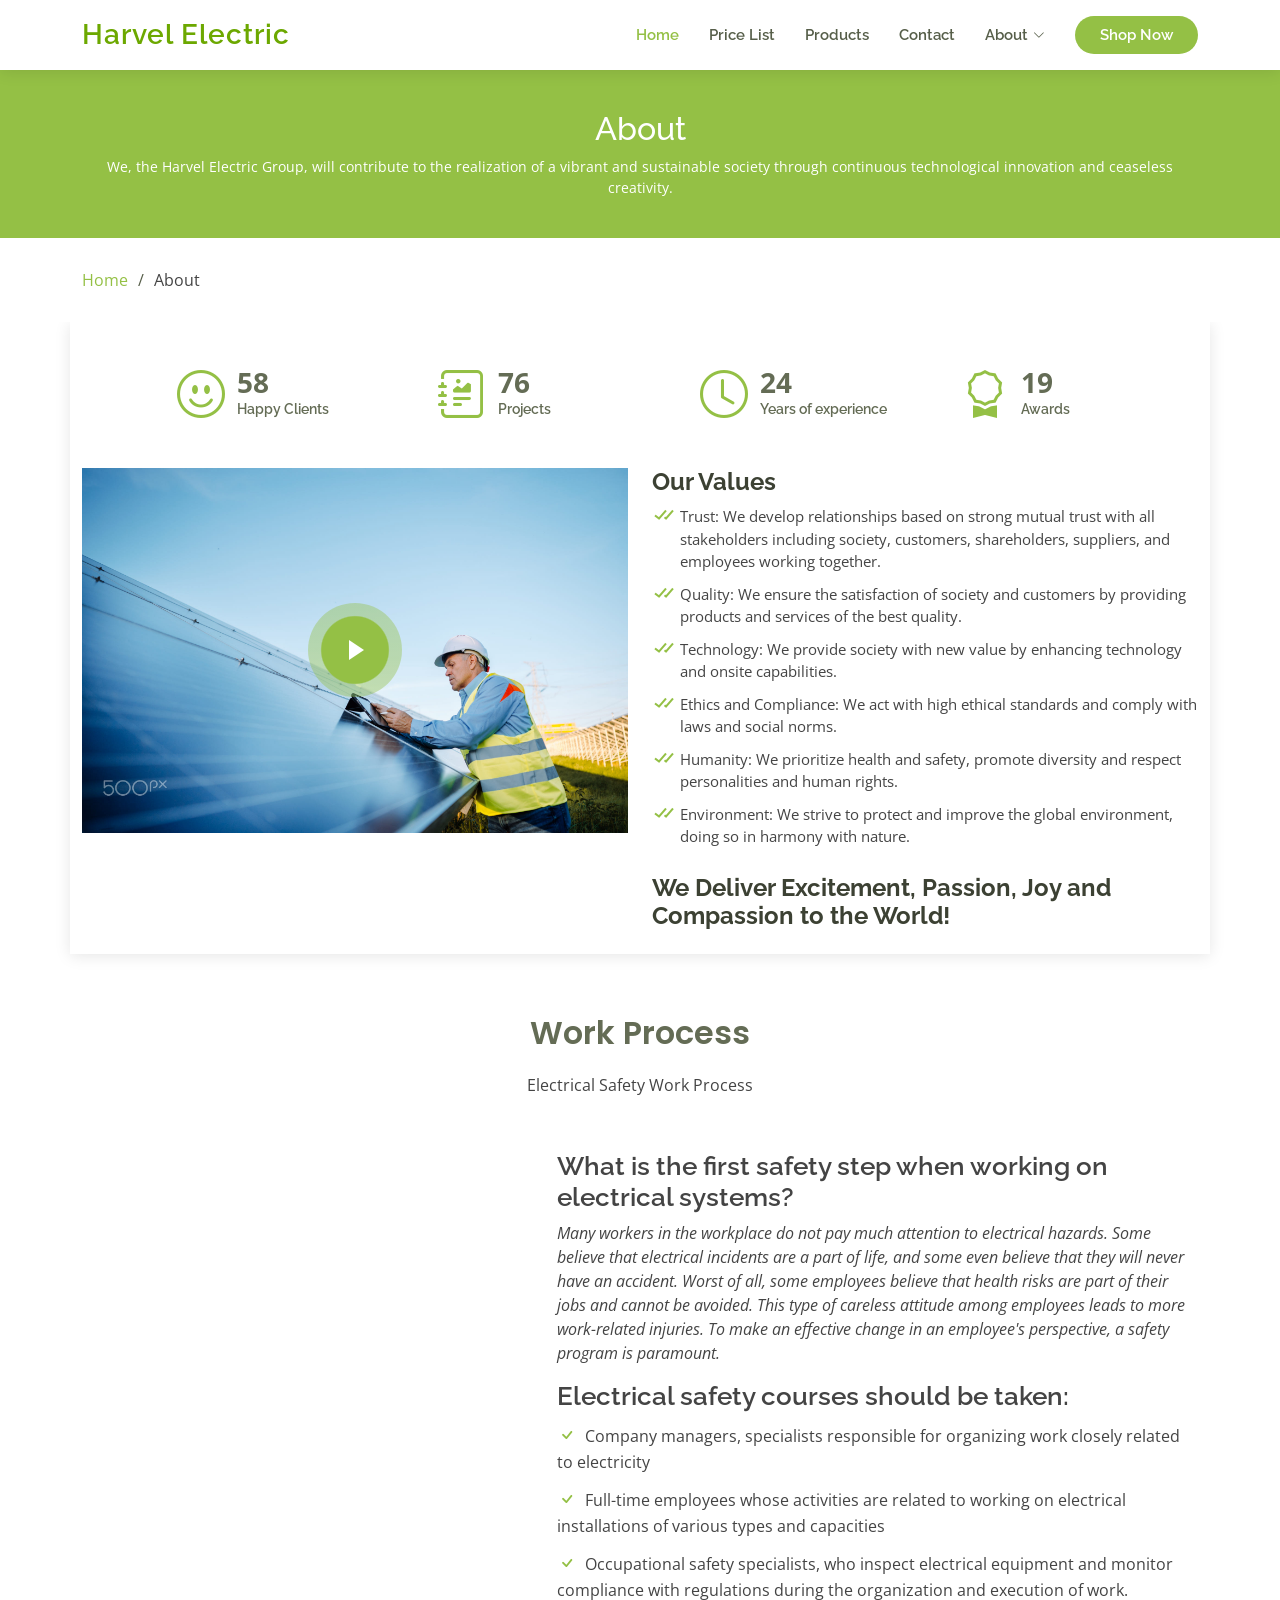
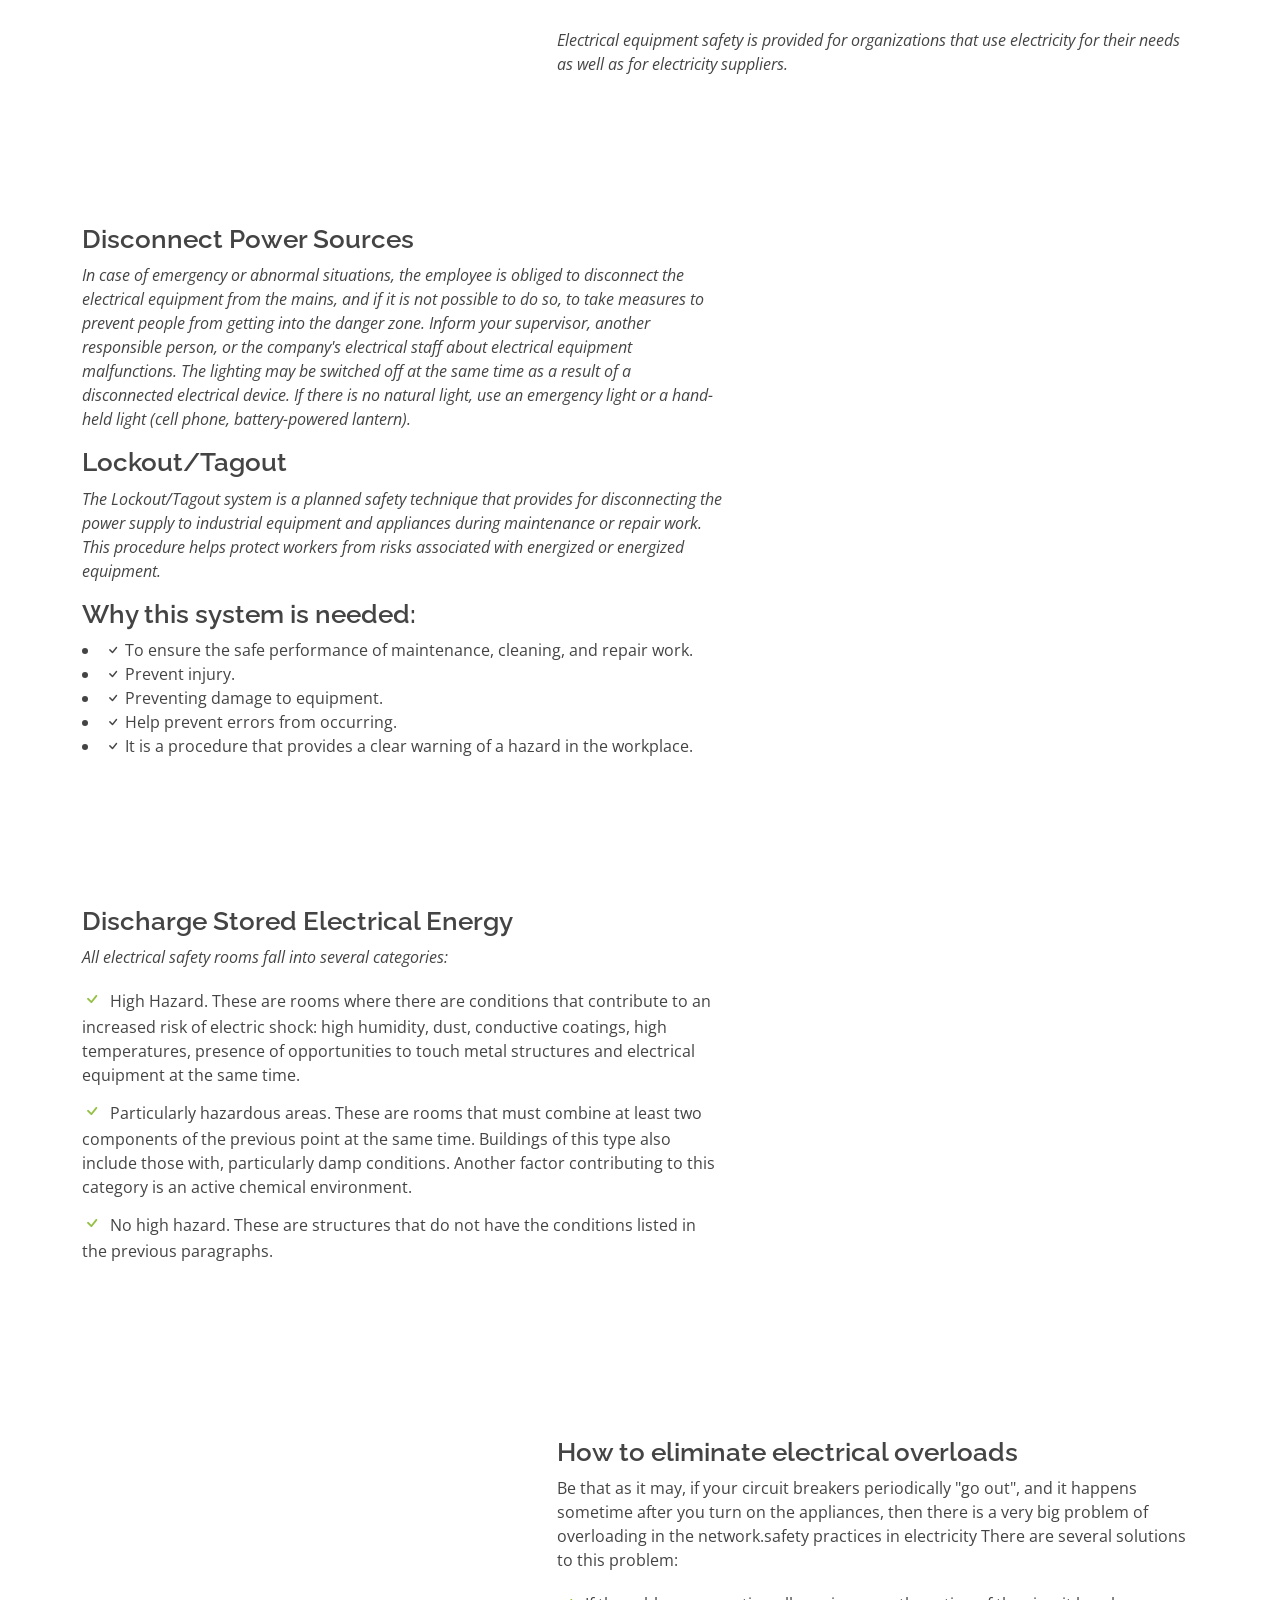
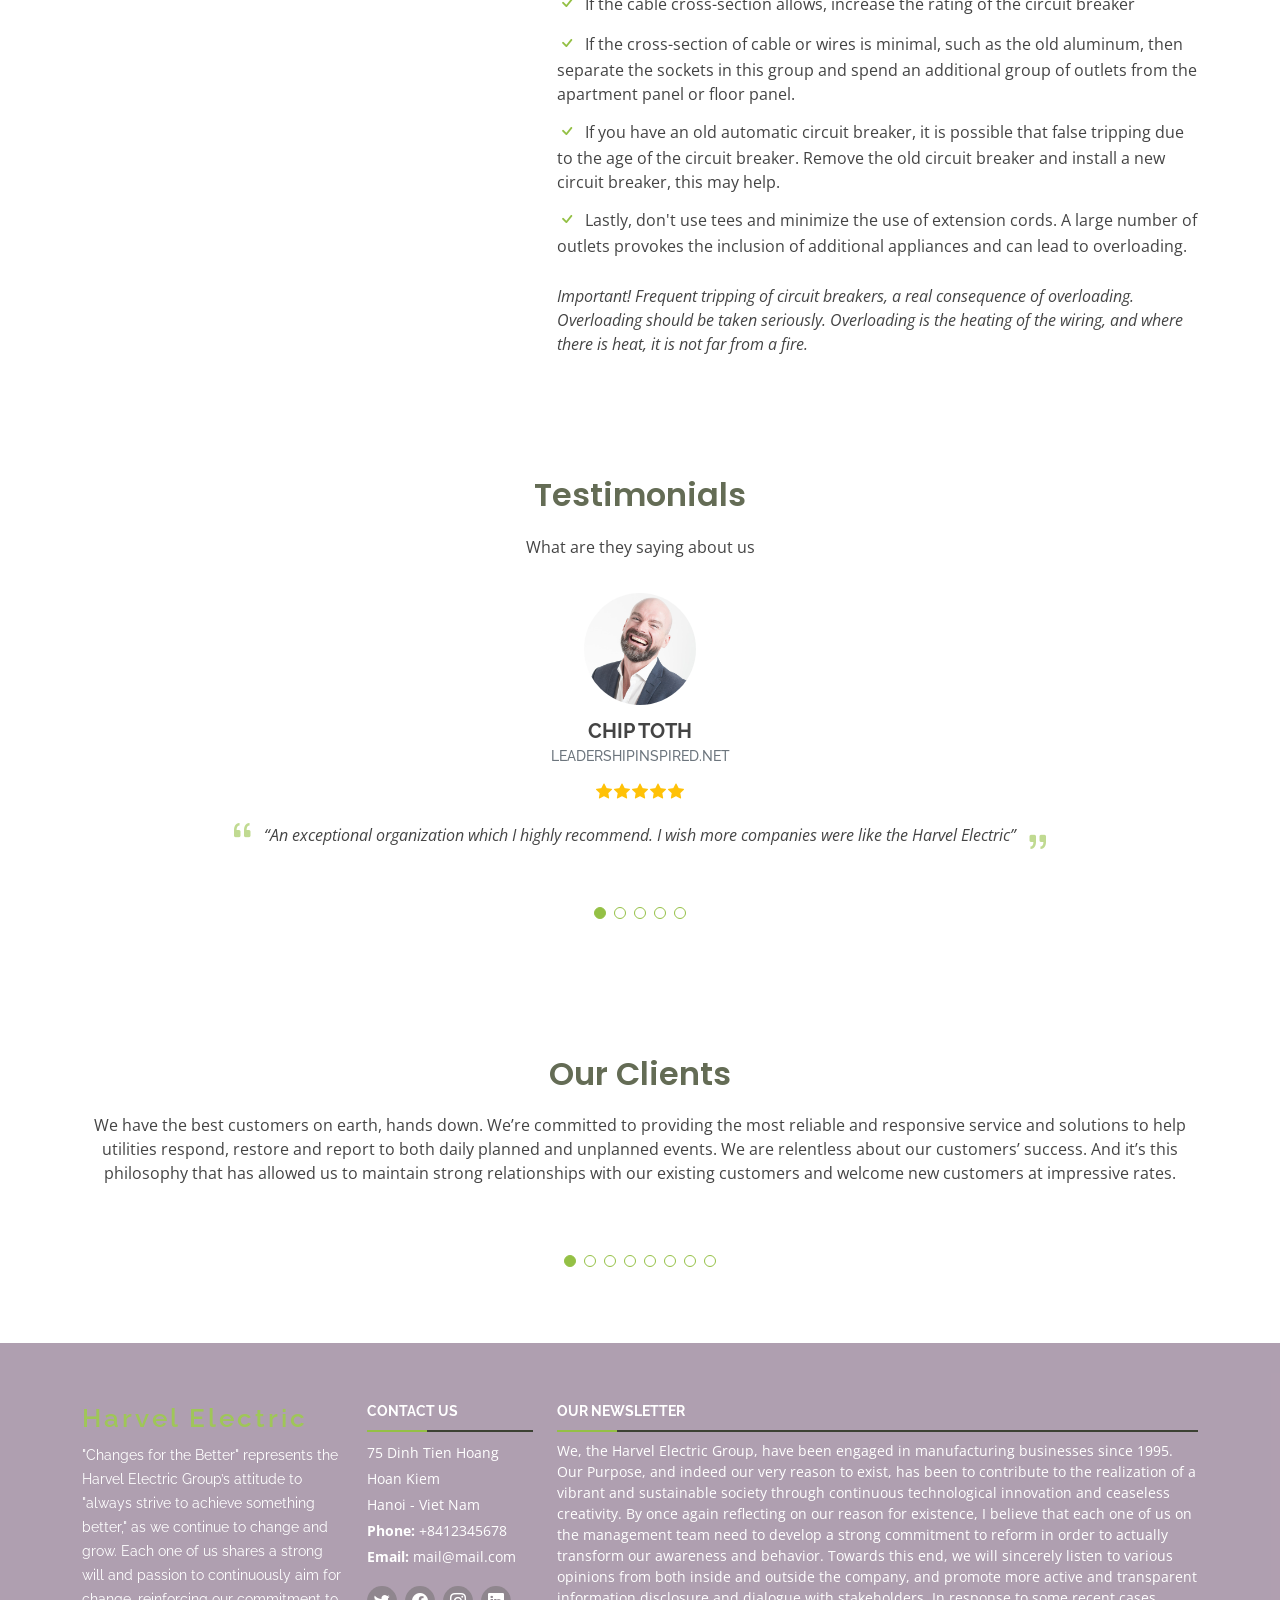
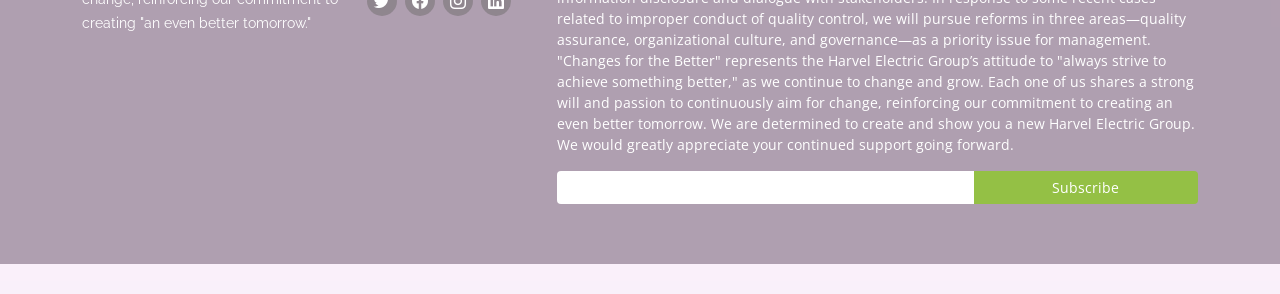
==== commit f478fe51: "ThuyPT gui about" ====
--- a/about.html
+++ b/about.html
@@ -67,7 +67,7 @@
       <div class="container">
         <div class="breadcrumb-hero">
           <h2>About</h2>
-          <p>Est dolorum ut non facere possimus quibusdam eligendi voluptatem. Quia id aut similique quia voluptas sit quaerat debitis. Rerum omnis ipsam aperiam consequatur laboriosam nemo harum praesentium. </p>
+          <p>We, the Harvel Electric Group, will contribute to the realization of a vibrant and sustainable society through continuous technological innovation and ceaseless creativity. </p>
         </div>
       </div>
     </div>
@@ -131,25 +131,23 @@
         </div>
 
         <div class="col-lg-6 pt-3 pt-lg-0 content">
-          <h3>Voluptatem dignissimos provident quasi corporis voluptates sit assumenda.</h3>
-          <p class="fst-italic">
-            Lorem ipsum dolor sit amet, consectetur adipiscing elit, sed do eiusmod tempor incididunt ut labore et dolore
-            magna aliqua.
-          </p>
+          <h3>Our Values</h3>
           <ul>
-            <li><i class="bx bx-check-double"></i> Ullamco laboris nisi ut aliquip ex ea commodo consequat.</li>
-            <li><i class="bx bx-check-double"></i> Duis aute irure dolor in reprehenderit in voluptate velit.</li>
-            <li><i class="bx bx-check-double"></i> Voluptate repellendus pariatur reprehenderit corporis sint.</li>
-            <li><i class="bx bx-check-double"></i> Ullamco laboris nisi ut aliquip ex ea commodo consequat. Duis aute irure dolor in reprehenderit in voluptate trideta storacalaperda mastiro dolore eu fugiat nulla pariatur.</li>
+            <li><i class="bx bx-check-double"></i> Trust: We develop relationships based on strong mutual trust with all stakeholders including society, customers, shareholders, suppliers, and employees working together.
+            </li>
+            <li><i class="bx bx-check-double"></i> Quality: We ensure the satisfaction of society and customers by providing products and services of the best quality.</li>
+            <li><i class="bx bx-check-double"></i> Technology: We provide society with new value by enhancing technology and onsite capabilities.</li>
+            <li><i class="bx bx-check-double"></i> Ethics and Compliance: We act with high ethical standards and comply with laws and social norms.</li>
+            <li><i class="bx bx-check-double"></i> Humanity: We prioritize health and safety, promote diversity and respect personalities and human rights.</li>
+            <li><i class="bx bx-check-double"></i> Environment: We strive to protect and improve the global environment, doing so in harmony with nature.</li>
           </ul>
-          <p>
-            Lorem ipsum dolor sit amet, consectetur adipisicing elit. Accusamus accusantium aliquam consectetur debitis delectus dolores doloribus eaque, eius facilis, iste laudantium libero nihil nostrum nulla obcaecati odit sunt vero voluptates?
-          </p>
-        </div>
-
-      </div>
-
-    </div>
+          <div class="row-cols-lg-0 pt-0 pt-lg-0 content">
+            <h3>We Deliver Excitement, Passion, Joy and Compassion to the World!</h3>
+          </div>
+
+        </div>
+
+      </div>
   </section><!-- End About Section -->
 
   <!-- ======= Work Process Section ======= -->
@@ -158,7 +156,7 @@
 
       <div class="section-title" data-aos="fade-up">
         <h2>Work Process</h2>
-        <p>Magnam dolores commodi suscipit. Necessitatibus eius consequatur ex aliquid fuga eum quidem. Sit sint consectetur velit. Quisquam quos quisquam cupiditate. Et nemo qui impedit suscipit alias ea. Quia fugiat sit in iste officiis commodi quidem hic quas.</p>
+        <p>Electrical Safety Work Process</p>
       </div>
 
       <div class="row content">
@@ -166,140 +164,92 @@
           <img src="assets/img/work-process-1.png" class="img-fluid" alt="">
         </div>
         <div class="col-md-7 pt-4" data-aos="fade-left">
-          <h3>Voluptatem dignissimos provident quasi corporis voluptates sit assumenda.</h3>
-          <p class="fst-italic">
-            Lorem ipsum dolor sit amet, consectetur adipiscing elit, sed do eiusmod tempor incididunt ut labore et dolore
-            magna aliqua.
-          </p>
+          <h3>What is the first safety step when working on electrical systems?</h3>
+          <p class="fst-italic">
+            Many workers in the workplace do not pay much attention to electrical hazards. Some believe that electrical incidents are a part of life, and some even believe that they will never have an accident. Worst of all, some employees believe that health risks are part of their jobs and cannot be avoided. This type of careless attitude among employees leads to more work-related injuries. To make an effective change in an employee's perspective, a safety program is paramount.
+          </p>
+          <h3>Electrical safety courses should be taken:</h3>
           <ul>
-            <li><i class="bi bi-check"></i> Ullamco laboris nisi ut aliquip ex ea commodo consequat.</li>
-            <li><i class="bi bi-check"></i> Duis aute irure dolor in reprehenderit in voluptate velit.</li>
+            <li><i class="bi bi-check"></i> Company managers, specialists responsible for organizing work closely related to electricity</li>
+            <li><i class="bi bi-check"></i> Full-time employees whose activities are related to working on electrical installations of various types and capacities</li>
+            <li><i class="bi bi-check"></i> Occupational safety specialists, who inspect electrical equipment and monitor compliance with regulations during the organization and execution of work.</li>
           </ul>
+          <p class="fst-italic">
+            Electrical equipment safety is provided for organizations that use electricity for their needs as well as for electricity suppliers.
+          </p>
         </div>
       </div>
 
       <div class="row content">
-        <div class="col-md-5 order-1 order-md-2" data-aos="fade-left">
+        <div class="col-md-5 order-1 order-md-2" data-aos="fade-right">
           <img src="assets/img/work-process-2.png" class="img-fluid" alt="">
         </div>
         <div class="col-md-7 pt-5 order-2 order-md-1" data-aos="fade-right">
-          <h3>Corporis temporibus maiores provident</h3>
-          <p class="fst-italic">
-            Lorem ipsum dolor sit amet, consectetur adipiscing elit, sed do eiusmod tempor incididunt ut labore et dolore
-            magna aliqua.
-          </p>
-          <p>
-            Ullamco laboris nisi ut aliquip ex ea commodo consequat. Duis aute irure dolor in reprehenderit in voluptate
-            velit esse cillum dolore eu fugiat nulla pariatur. Excepteur sint occaecat cupidatat non proident, sunt in
-            culpa qui officia deserunt mollit anim id est laborum
-          </p>
+          <h3>Disconnect Power Sources</h3>
+          <p class="fst-italic">
+            In case of emergency or abnormal situations, the employee is obliged to disconnect the electrical equipment from the mains, and if it is not possible to do so, to take measures to prevent people from getting into the danger zone. Inform your supervisor, another responsible person, or the company's electrical staff about electrical equipment malfunctions. The lighting may be switched off at the same time as a result of a disconnected electrical device. If there is no natural light, use an emergency light or a hand-held light (cell phone, battery-powered lantern).
+          </p>
+          <h3>Lockout/Tagout</h3>
+          <p class="fst-italic">
+            The Lockout/Tagout system is a planned safety technique that provides for disconnecting the power supply to industrial equipment and appliances during maintenance or repair work. This procedure helps protect workers from risks associated with energized or energized equipment.
+          </p>
+          <h3>Why this system is needed:</h3>
+          <li><i class="bi bi-check"></i> To ensure the safe performance of maintenance, cleaning, and repair work.</li>
+          <li><i class="bi bi-check"></i> Prevent injury.</li>
+          <li><i class="bi bi-check"></i> Preventing damage to equipment.</li>
+          <li><i class="bi bi-check"></i> Help prevent errors from occurring.</li>
+          <li><i class="bi bi-check"></i> It is a procedure that provides a clear warning of a hazard in the workplace.</li>
         </div>
       </div>
 
       <div class="row content">
-        <div class="col-md-5" data-aos="fade-right">
+        <div class="col-md-5 order-1 order-md-2" data-aos="fade-right">
+          <img src="assets/img/work-process-4.png" class="img-fluid" alt="">
+        </div>
+        <div class="col-md-7 pt-5 order-2 order-md-1" data-aos="fade-right">
+          <h3>Discharge Stored Electrical Energy</h3>
+          <p class="fst-italic">
+            All electrical safety rooms fall into several categories:
+          </p>
+          <ul>
+            <li><i class="bi bi-check"></i> High Hazard. These are rooms where there are conditions that contribute to an increased risk of electric shock: high humidity, dust, conductive coatings, high temperatures, presence of opportunities to touch metal structures and electrical equipment at the same time.</li>
+            <li><i class="bi bi-check"></i> Particularly hazardous areas. These are rooms that must combine at least two components of the previous point at the same time. Buildings of this type also include those with, particularly damp conditions. Another factor contributing to this category is an active chemical environment.</li>
+            <li><i class="bi bi-check"></i> No high hazard. These are structures that do not have the conditions listed in the previous paragraphs.</li>
+          </ul>
+        </div>
+      </div>
+
+      <div class="row content">
+        <div class="col-md-5" data-aos="fade-left">
           <img src="assets/img/work-process-3.png" class="img-fluid" alt="">
         </div>
         <div class="col-md-7 pt-5" data-aos="fade-left">
-          <h3>Sunt consequatur ad ut est nulla consectetur reiciendis animi voluptas</h3>
-          <p>Cupiditate placeat cupiditate placeat est ipsam culpa. Delectus quia minima quod. Sunt saepe odit aut quia voluptatem hic voluptas dolor doloremque.</p>
+          <h3>How to eliminate electrical overloads</h3>
+          <p>Be that as it may, if your circuit breakers periodically "go out", and it happens sometime after you turn on the appliances, then there is a very big problem of overloading in the network.safety practices in electricity
+            There are several solutions to this problem:</p>
           <ul>
-            <li><i class="bi bi-check"></i> Ullamco laboris nisi ut aliquip ex ea commodo consequat.</li>
-            <li><i class="bi bi-check"></i> Duis aute irure dolor in reprehenderit in voluptate velit.</li>
-            <li><i class="bi bi-check"></i> Facilis ut et voluptatem aperiam. Autem soluta ad fugiat.</li>
+            <li><i class="bi bi-check"></i> If the cable cross-section allows, increase the rating of the circuit breaker</li>
+            <li><i class="bi bi-check"></i> If the cross-section of cable or wires is minimal, such as the old aluminum, then separate the sockets in this group and spend an additional group of outlets from the apartment panel or floor panel.</li>
+            <li><i class="bi bi-check"></i> If you have an old automatic circuit breaker, it is possible that false tripping due to the age of the circuit breaker. Remove the old circuit breaker and install a new circuit breaker, this may help.</li>
+            <li><i class="bi bi-check"></i> Lastly, don't use tees and minimize the use of extension cords. A large number of outlets provokes the inclusion of additional appliances and can lead to overloading.</li>
           </ul>
-        </div>
-      </div>
-
-      <div class="row content">
-        <div class="col-md-5 order-1 order-md-2" data-aos="fade-left">
-          <img src="assets/img/work-process-4.png" class="img-fluid" alt="">
-        </div>
-        <div class="col-md-7 pt-5 order-2 order-md-1" data-aos="fade-right">
-          <h3>Quas et necessitatibus eaque impedit ipsum animi consequatur incidunt in</h3>
-          <p class="fst-italic">
-            Lorem ipsum dolor sit amet, consectetur adipiscing elit, sed do eiusmod tempor incididunt ut labore et dolore
-            magna aliqua.
-          </p>
-          <p>
-            Ullamco laboris nisi ut aliquip ex ea commodo consequat. Duis aute irure dolor in reprehenderit in voluptate
-            velit esse cillum dolore eu fugiat nulla pariatur. Excepteur sint occaecat cupidatat non proident, sunt in
-            culpa qui officia deserunt mollit anim id est laborum
-          </p>
-        </div>
-      </div>
+          <p class="fst-italic">
+            Important! Frequent tripping of circuit breakers, a real consequence of overloading. Overloading should be taken seriously. Overloading is the heating of the wiring, and where there is heat, it is not far from a fire.
+          </p>
+        </div>
+      </div>
+
+
 
     </div>
   </section><!-- End Work Process Section -->
-
-  <!-- ======= Our Skills Section ======= -->
-  <section id="skills" class="skills section-bg">
-    <div class="container">
-
-      <div class="section-title" data-aos="fade-up">
-        <h2>Our Skills</h2>
-        <p>Magnam dolores commodi suscipit. Necessitatibus eius consequatur ex aliquid fuga eum quidem. Sit sint consectetur velit. Quisquam quos quisquam cupiditate. Et nemo qui impedit suscipit alias ea. Quia fugiat sit in iste officiis commodi quidem hic quas.</p>
-      </div>
-
-      <div class="row">
-        <div class="col-lg-6" data-aos="fade-right">
-          <img src="assets/img/skills-img.jpg" class="img-fluid" alt="">
-        </div>
-        <div class="col-lg-6 pt-4 pt-lg-0 content" data-aos="fade-left">
-          <h3>Voluptatem dignissimos provident quasi corporis voluptates</h3>
-          <p class="fst-italic">
-            Lorem ipsum dolor sit amet, consectetur adipiscing elit, sed do eiusmod tempor incididunt ut labore et dolore
-            magna aliqua.
-          </p>
-          <p>
-            Ullamco laboris nisi ut aliquip ex ea commodo consequat. Duis aute irure dolor in reprehenderit in voluptate
-            velit esse cillum dolore eu fugiat nulla pariatur. Excepteur sint occaecat cupidatat non proident.
-          </p>
-
-          <div class="skills-content">
-
-            <div class="progress">
-              <span class="skill">HTML <i class="val">100%</i></span>
-              <div class="progress-bar-wrap">
-                <div class="progress-bar" role="progressbar" aria-valuenow="100" aria-valuemin="0" aria-valuemax="100"></div>
-              </div>
-            </div>
-
-            <div class="progress">
-              <span class="skill">CSS <i class="val">90%</i></span>
-              <div class="progress-bar-wrap">
-                <div class="progress-bar" role="progressbar" aria-valuenow="90" aria-valuemin="0" aria-valuemax="100"></div>
-              </div>
-            </div>
-
-            <div class="progress">
-              <span class="skill">JavaScript <i class="val">75%</i></span>
-              <div class="progress-bar-wrap">
-                <div class="progress-bar" role="progressbar" aria-valuenow="75" aria-valuemin="0" aria-valuemax="100"></div>
-              </div>
-            </div>
-
-            <div class="progress">
-              <span class="skill">Photoshop <i class="val">55%</i></span>
-              <div class="progress-bar-wrap">
-                <div class="progress-bar" role="progressbar" aria-valuenow="55" aria-valuemin="0" aria-valuemax="100"></div>
-              </div>
-            </div>
-
-          </div>
-
-        </div>
-      </div>
-
-    </div>
-  </section><!-- End Our Skills Section -->
 
   <section id="testimonials" class="testimonials">
     <div class="container">
 
       <div class="section-title">
-        <h2>Testimonialss</h2>
-        <p>What are they sayi ng about us</p>
+        <h2>Testimonials</h2>
+        <p>What are they saying about us</p>
       </div>
 
       <div class="slides-1 swiper" data-aos="fade-up">
@@ -308,14 +258,14 @@
           <div class="swiper-slide">
             <div class="testimonial-item">
               <img src="assets/img/testimonials/testimonials-1.jpg" class="testimonial-img" alt="">
-              <h3>Saul Goodman</h3>
-              <h4>Ceo &amp; Founder</h4>
+              <h3>CHIP TOTH</h3>
+              <h4>LEADERSHIPINSPIRED.NET</h4>
               <div class="stars">
                 <i class="bi bi-star-fill"></i><i class="bi bi-star-fill"></i><i class="bi bi-star-fill"></i><i class="bi bi-star-fill"></i><i class="bi bi-star-fill"></i>
               </div>
               <p>
                 <i class="bi bi-quote quote-icon-left"></i>
-                Proin iaculis purus consequat sem cure digni ssim donec porttitora entum suscipit rhoncus. Accusantium quam, ultricies eget id, aliquam eget nibh et. Maecen aliquam, risus at semper.
+                “An exceptional organization which I highly recommend. I wish more companies were like the Harvel Electric”
                 <i class="bi bi-quote quote-icon-right"></i>
               </p>
             </div>
@@ -324,14 +274,14 @@
           <div class="swiper-slide">
             <div class="testimonial-item">
               <img src="assets/img/testimonials/testimonials-2.jpg" class="testimonial-img" alt="">
-              <h3>Sara Wilsson</h3>
-              <h4>Designer</h4>
+              <h3>OLIVIA NEWTON</h3>
+              <h4>CHIEF ENGINEER</h4>
               <div class="stars">
                 <i class="bi bi-star-fill"></i><i class="bi bi-star-fill"></i><i class="bi bi-star-fill"></i><i class="bi bi-star-fill"></i><i class="bi bi-star-fill"></i>
               </div>
               <p>
                 <i class="bi bi-quote quote-icon-left"></i>
-                Export tempor illum tamen malis malis eram quae irure esse labore quem cillum quid cillum eram malis quorum velit fore eram velit sunt aliqua noster fugiat irure amet legam anim culpa.
+                “Intelligent leadership, reliability, creativity, and a strong team of industry professionals. Harvel Electric continues to be best-in-class across all service lines and related disciplines.”
                 <i class="bi bi-quote quote-icon-right"></i>
               </p>
             </div>
@@ -340,14 +290,14 @@
           <div class="swiper-slide">
             <div class="testimonial-item">
               <img src="assets/img/testimonials/testimonials-3.jpg" class="testimonial-img" alt="">
-              <h3>Jena Karlis</h3>
-              <h4>Store Owner</h4>
+              <h3>LAURA SIVIL</h3>
+              <h4>NOVO CONSTRUCTION</h4>
               <div class="stars">
                 <i class="bi bi-star-fill"></i><i class="bi bi-star-fill"></i><i class="bi bi-star-fill"></i><i class="bi bi-star-fill"></i><i class="bi bi-star-fill"></i>
               </div>
               <p>
                 <i class="bi bi-quote quote-icon-left"></i>
-                Enim nisi quem export duis labore cillum quae magna enim sint quorum nulla quem veniam duis minim tempor labore quem eram duis noster aute amet eram fore quis sint minim.
+                “Harvel Electric’s ability to create and plan a project schedule, staff it accordingly to maintain that schedule, and deliver on time is without equal in the industry.”
                 <i class="bi bi-quote quote-icon-right"></i>
               </p>
             </div>
@@ -356,14 +306,14 @@
           <div class="swiper-slide">
             <div class="testimonial-item">
               <img src="assets/img/testimonials/testimonials-4.jpg" class="testimonial-img" alt="">
-              <h3>Matt Brandon</h3>
-              <h4>Freelancer</h4>
+              <h3>MICHAEL MCLIN</h3>
+              <h4>CEO, MAXIM CONSULTING GROUP</h4>
               <div class="stars">
                 <i class="bi bi-star-fill"></i><i class="bi bi-star-fill"></i><i class="bi bi-star-fill"></i><i class="bi bi-star-fill"></i><i class="bi bi-star-fill"></i>
               </div>
               <p>
                 <i class="bi bi-quote quote-icon-left"></i>
-                Fugiat enim eram quae cillum dolore dolor amet nulla culpa multos export minim fugiat minim velit minim dolor enim duis veniam ipsum anim magna sunt elit fore quem dolore labore illum veniam.
+                “Their ability to pivot to market changes, scale the business, and overcome seemingly impossible project challenges is impressive.”
                 <i class="bi bi-quote quote-icon-right"></i>
               </p>
             </div>
@@ -372,14 +322,14 @@
           <div class="swiper-slide">
             <div class="testimonial-item">
               <img src="assets/img/testimonials/testimonials-5.jpg" class="testimonial-img" alt="">
-              <h3>John Larson</h3>
-              <h4>Entrepreneur</h4>
+              <h3>ROB MELINAUSKAS</h3>
+              <h4>PROJECT EXECUTIVE, LEVEL 10 CONSTRUCTION</h4>
               <div class="stars">
                 <i class="bi bi-star-fill"></i><i class="bi bi-star-fill"></i><i class="bi bi-star-fill"></i><i class="bi bi-star-fill"></i><i class="bi bi-star-fill"></i>
               </div>
               <p>
                 <i class="bi bi-quote quote-icon-left"></i>
-                Quis quorum aliqua sint quem legam fore sunt eram irure aliqua veniam tempor noster veniam enim culpa labore duis sunt culpa nulla illum cillum fugiat legam esse veniam culpa fore nisi cillum quid.
+                “A large electrical contractor still able to give personal service and attention. McMillan Electric is a true partner in our success”
                 <i class="bi bi-quote quote-icon-right"></i>
               </p>
             </div>
@@ -398,7 +348,7 @@
 
       <div class="section-title">
         <h2>Our Clients</h2>
-        <p>Magnam dolores commodi suscipit. Necessitatibus eius consequatur ex aliquid fuga eum quidem. Sit sint consectetur velit. Quisquam quos quisquam cupiditate. Et nemo qui impedit suscipit alias ea. Quia fugiat sit in iste officiis commodi quidem hic quas.</p>
+        <p>We have the best customers on earth, hands down. We’re committed to providing the most reliable and responsive service and solutions to help utilities respond, restore and report to both daily planned and unplanned events. We are relentless about our customers’ success. And it’s this philosophy that has allowed us to maintain strong relationships with our existing customers and welcome new customers at impressive rates.</p>
       </div>
 
       <div class="clients-slider swiper">
@@ -426,11 +376,11 @@
     <div class="container">
       <div class="row">
 
-        <div class="col-lg-5 col-md-6 footer-info">
+        <div class="col-lg-3 col-md-3 footer-info">
           <h3>Harvel Electric</h3>
-          <p>Lorem ipsum dolor sit amet, consectetur adipisicing elit. Aliquam corporis earum, ex explicabo harum ipsa laudantium maxime mollitia numquam obcaecati officia praesentium quisquam repudiandae. Error fugiat officiis perspiciatis repellendus similique.</p>
-        </div>
-        <div class="col-lg-3 col-md-6 footer-contact">
+          <p>"Changes for the Better" represents the Harvel Electric Group’s attitude to "always strive to achieve something better," as we continue to change and grow. Each one of us shares a strong will and passion to continuously aim for change, reinforcing our commitment to creating "an even better tomorrow."</p>
+        </div>
+        <div class="col-lg-2 col-md-2 footer-contact">
           <h4>Contact Us</h4>
           <p>
             75 Dinh Tien Hoang<br>
@@ -448,10 +398,12 @@
           </div>
 
         </div>
-
-        <div class="col-lg-4 col-md-6 footer-newsletter">
+        <div class="col-lg-7 col-md-7 footer-newsletter">
           <h4>Our Newsletter</h4>
-          <p>Tamen quem nulla quae legam multos aute sint culpa legam noster magna veniam enim veniam illum dolore legam minim quorum culpa amet magna export quem marada parida nodela caramase seza.</p>
+          <p>We, the Harvel Electric Group, have been engaged in manufacturing businesses since 1995. Our Purpose, and indeed our very reason to exist, has been to contribute to the realization of a vibrant and sustainable society through continuous technological innovation and ceaseless creativity. By once again reflecting on our reason for existence, I believe that each one of us on the management team need to develop a strong commitment to reform in order to actually transform our awareness and behavior. Towards this end, we will sincerely listen to various opinions from both inside and outside the company, and promote more active and transparent information disclosure and dialogue with stakeholders.
+            In response to some recent cases related to improper conduct of quality control, we will pursue reforms in three areas—quality assurance, organizational culture, and governance—as a priority issue for management. "Changes for the Better" represents the Harvel Electric Group’s attitude to "always strive to achieve something better," as we continue to change and grow. Each one of us shares a strong will and passion to continuously aim for change, reinforcing our commitment to creating an even better tomorrow. We are determined to create and show you a new Harvel Electric Group.
+            We would greatly appreciate your continued support going forward.
+          </p>
           <form action="" method="post">
             <input type="email" name="email"><input type="submit" value="Subscribe">
           </form>
--- a/assets/css/style.css
+++ b/assets/css/style.css
@@ -2137,8 +2137,8 @@
   margin-right: 4px;
   border-radius: 50%;
   text-align: center;
-  width: 36px;
-  height: 36px;
+  width: 30px;
+  height: 30px;
   transition: 0.3s;
   display: inline-flex;
   align-items: center;
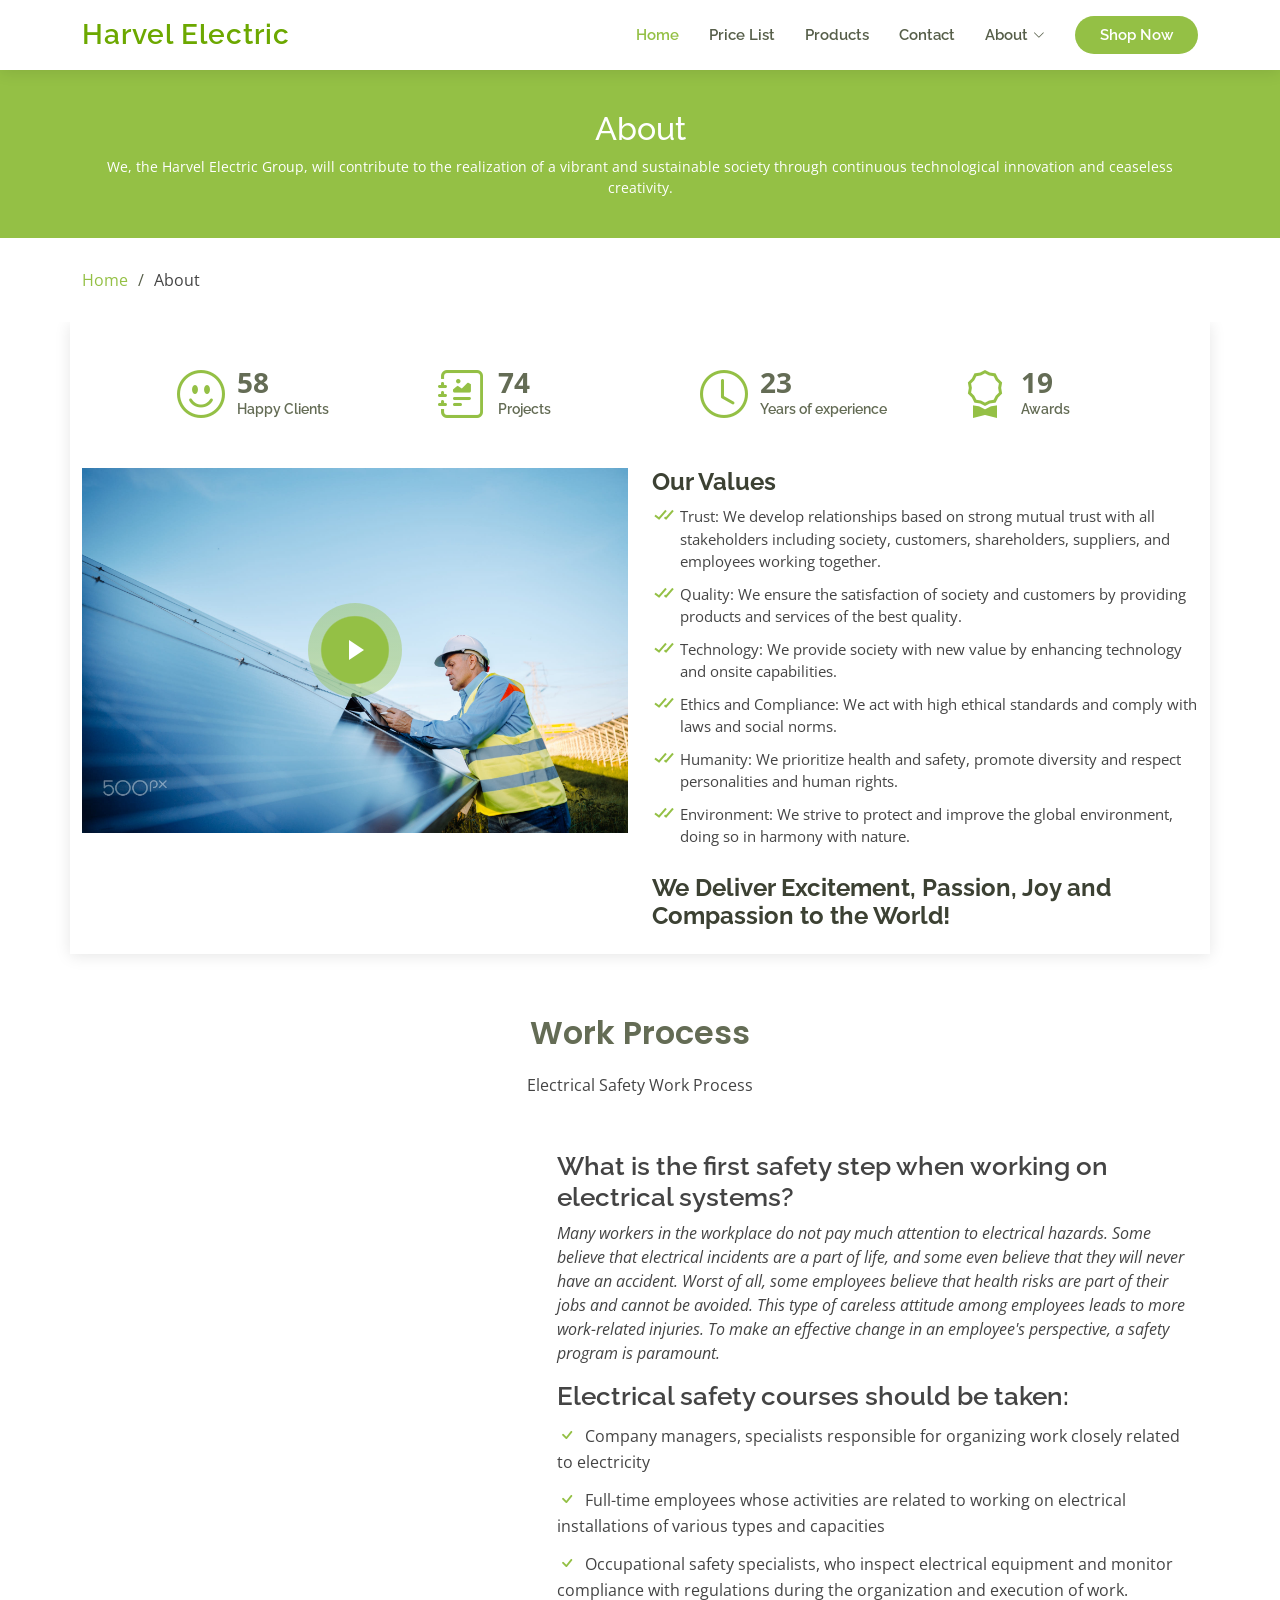
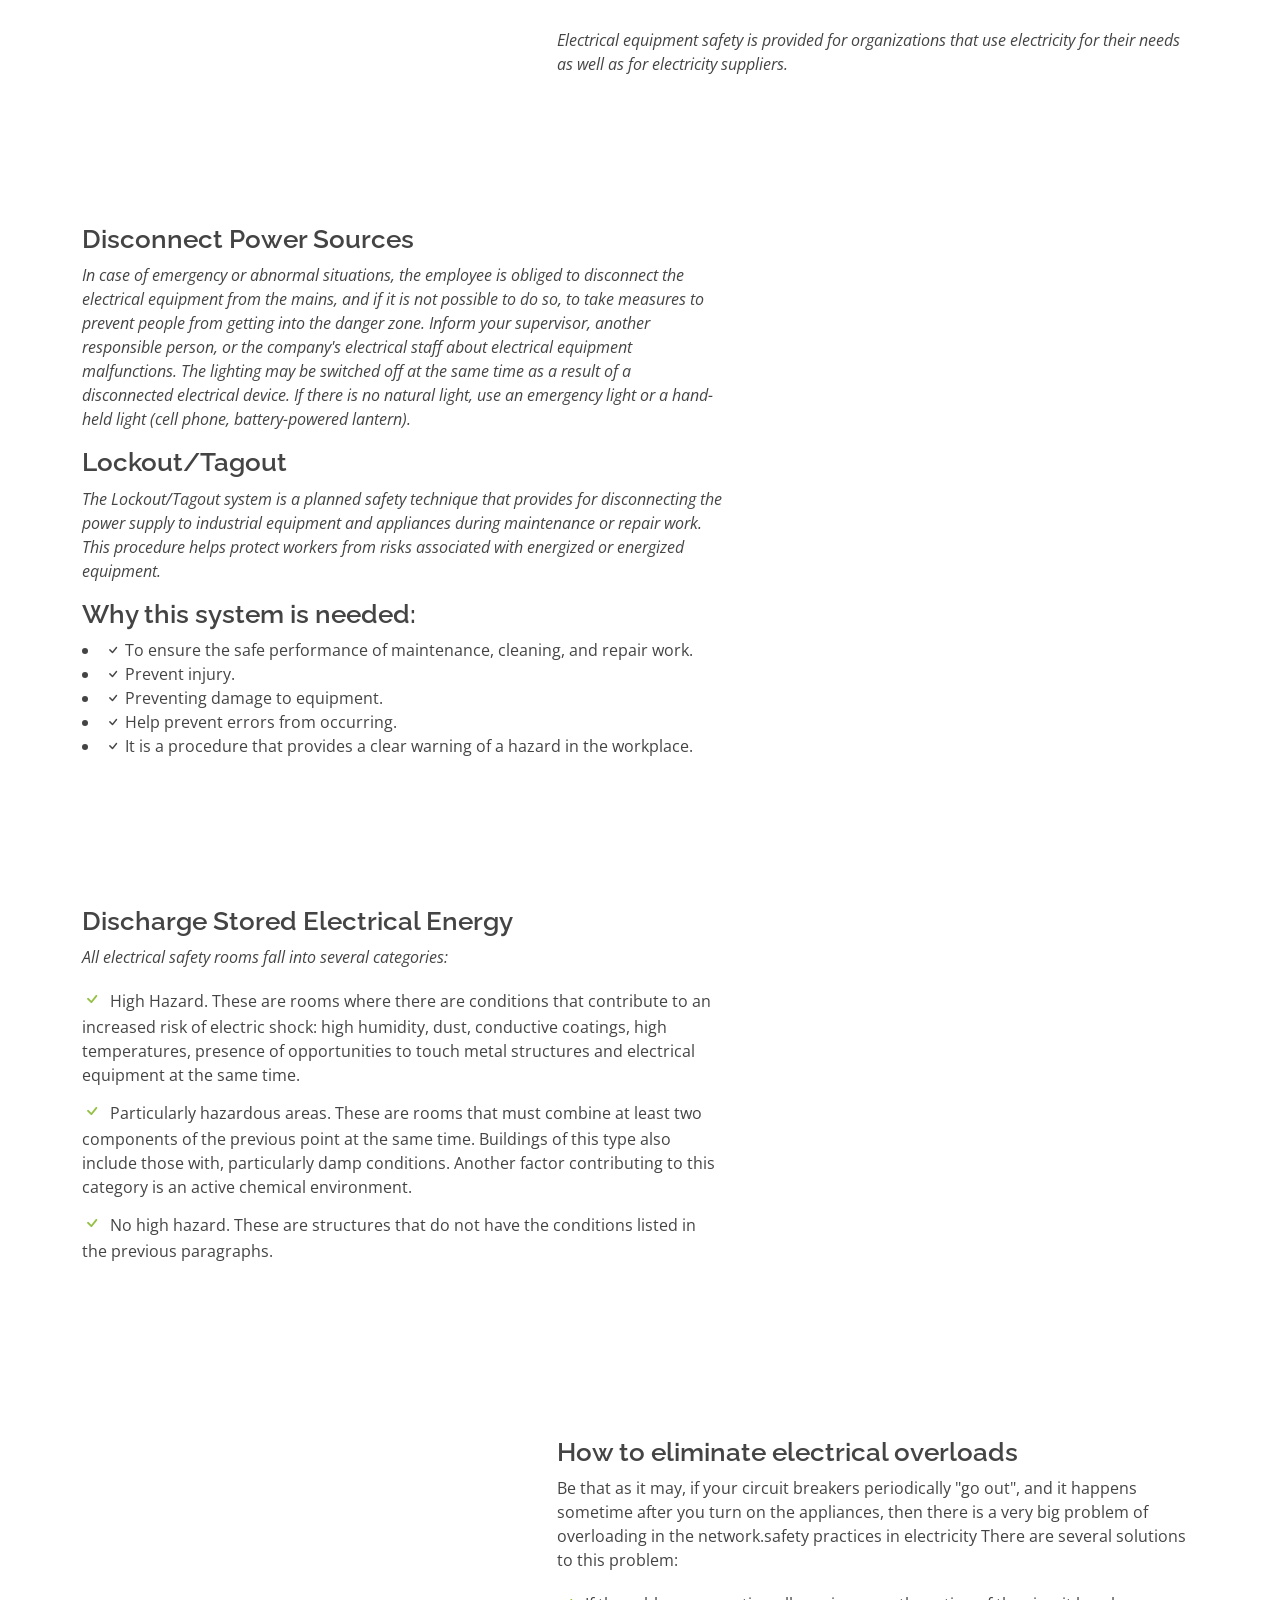
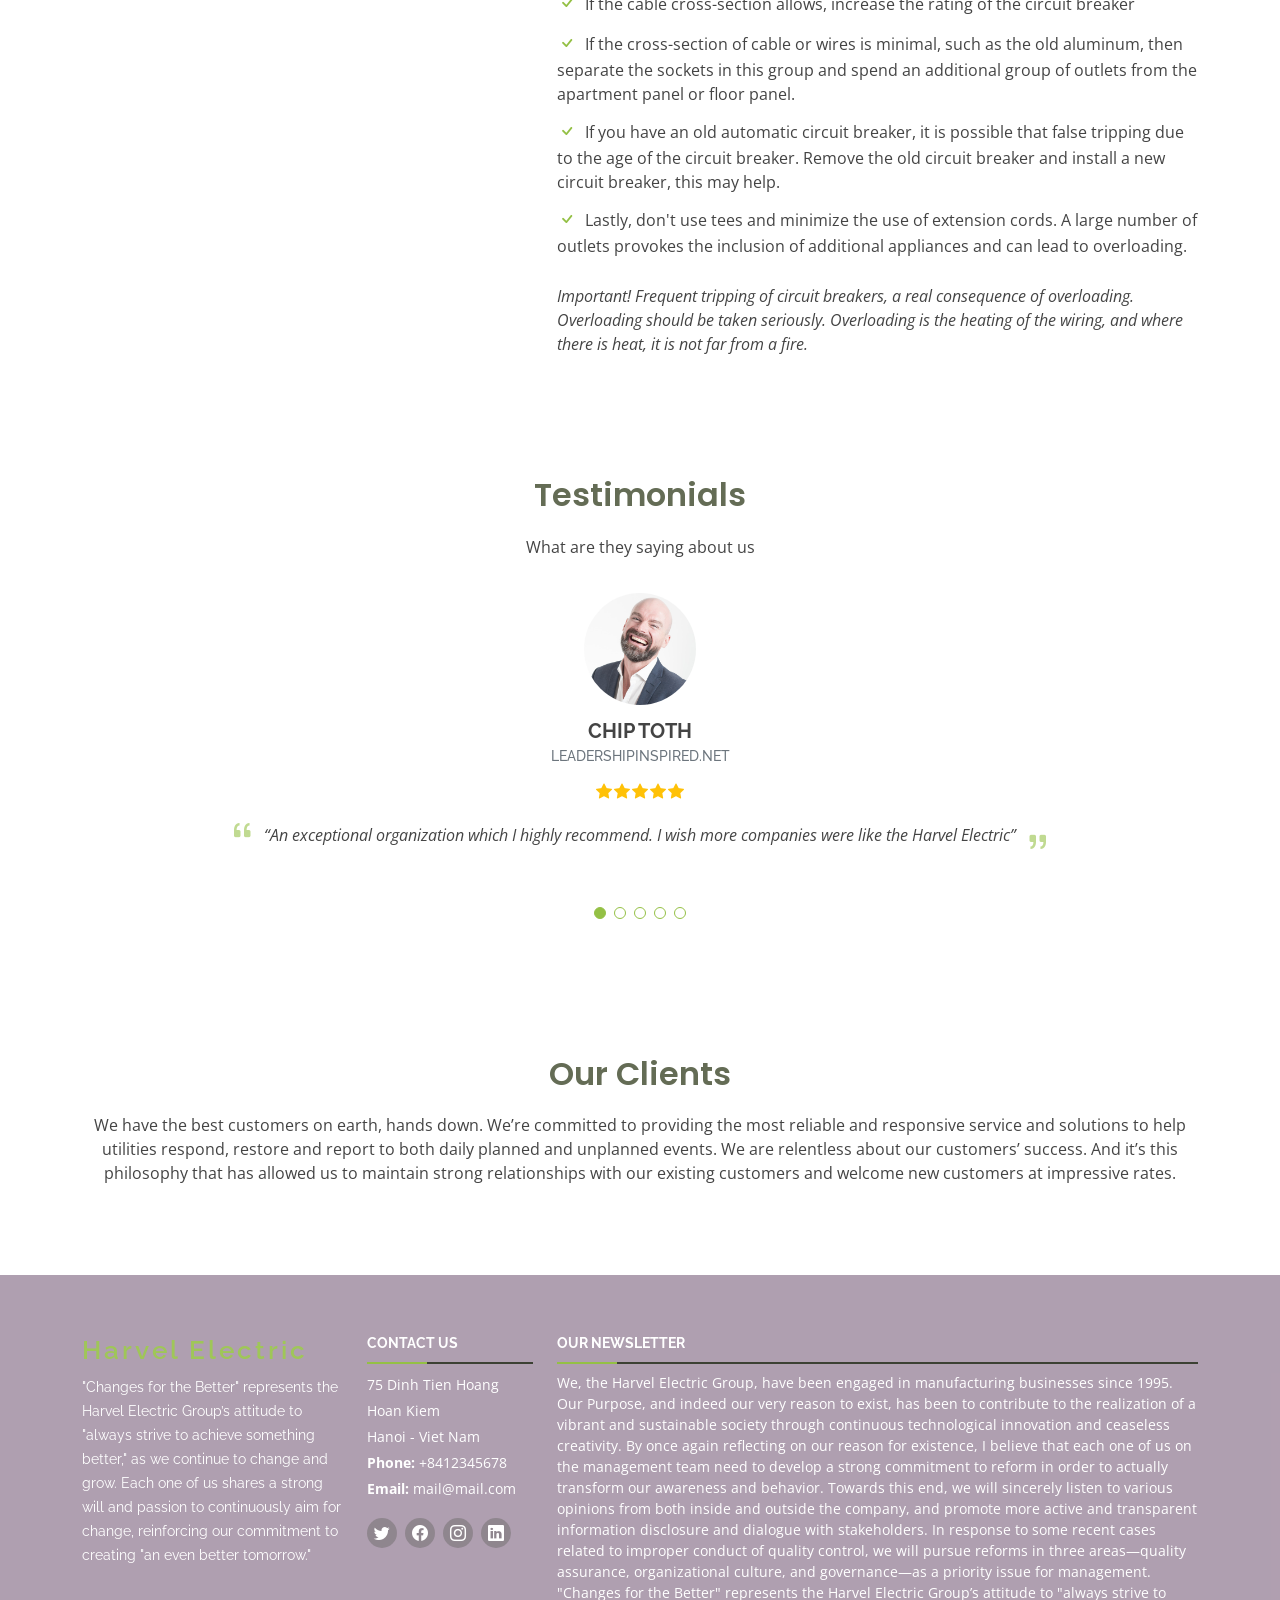
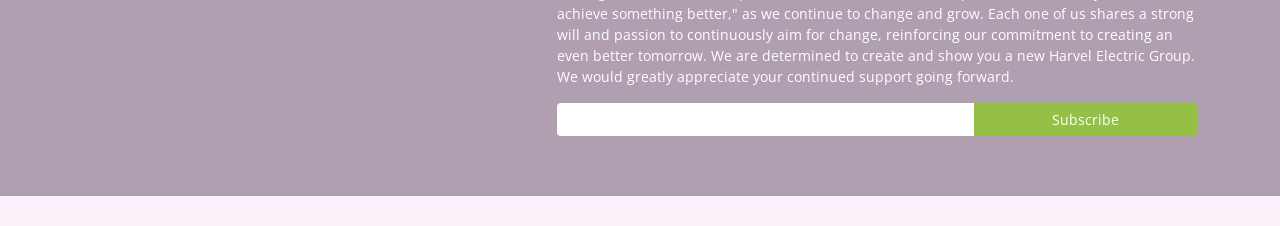
==== commit 989ec3ed: "sua about" ====
--- a/about.html
+++ b/about.html
@@ -351,20 +351,6 @@
         <p>We have the best customers on earth, hands down. We’re committed to providing the most reliable and responsive service and solutions to help utilities respond, restore and report to both daily planned and unplanned events. We are relentless about our customers’ success. And it’s this philosophy that has allowed us to maintain strong relationships with our existing customers and welcome new customers at impressive rates.</p>
       </div>
 
-      <div class="clients-slider swiper">
-        <div class="swiper-wrapper align-items-center">
-          <div class="swiper-slide"><img src="assets/img/clients/client-1.png" class="img-fluid" alt=""></div>
-          <div class="swiper-slide"><img src="assets/img/clients/client-2.png" class="img-fluid" alt=""></div>
-          <div class="swiper-slide"><img src="assets/img/clients/client-3.png" class="img-fluid" alt=""></div>
-          <div class="swiper-slide"><img src="assets/img/clients/client-4.png" class="img-fluid" alt=""></div>
-          <div class="swiper-slide"><img src="assets/img/clients/client-5.png" class="img-fluid" alt=""></div>
-          <div class="swiper-slide"><img src="assets/img/clients/client-6.png" class="img-fluid" alt=""></div>
-          <div class="swiper-slide"><img src="assets/img/clients/client-7.png" class="img-fluid" alt=""></div>
-          <div class="swiper-slide"><img src="assets/img/clients/client-8.png" class="img-fluid" alt=""></div>
-        </div>
-        <div class="swiper-pagination"></div>
-      </div>
-
     </div>
   </section><!-- End Our Clients Section -->
 
